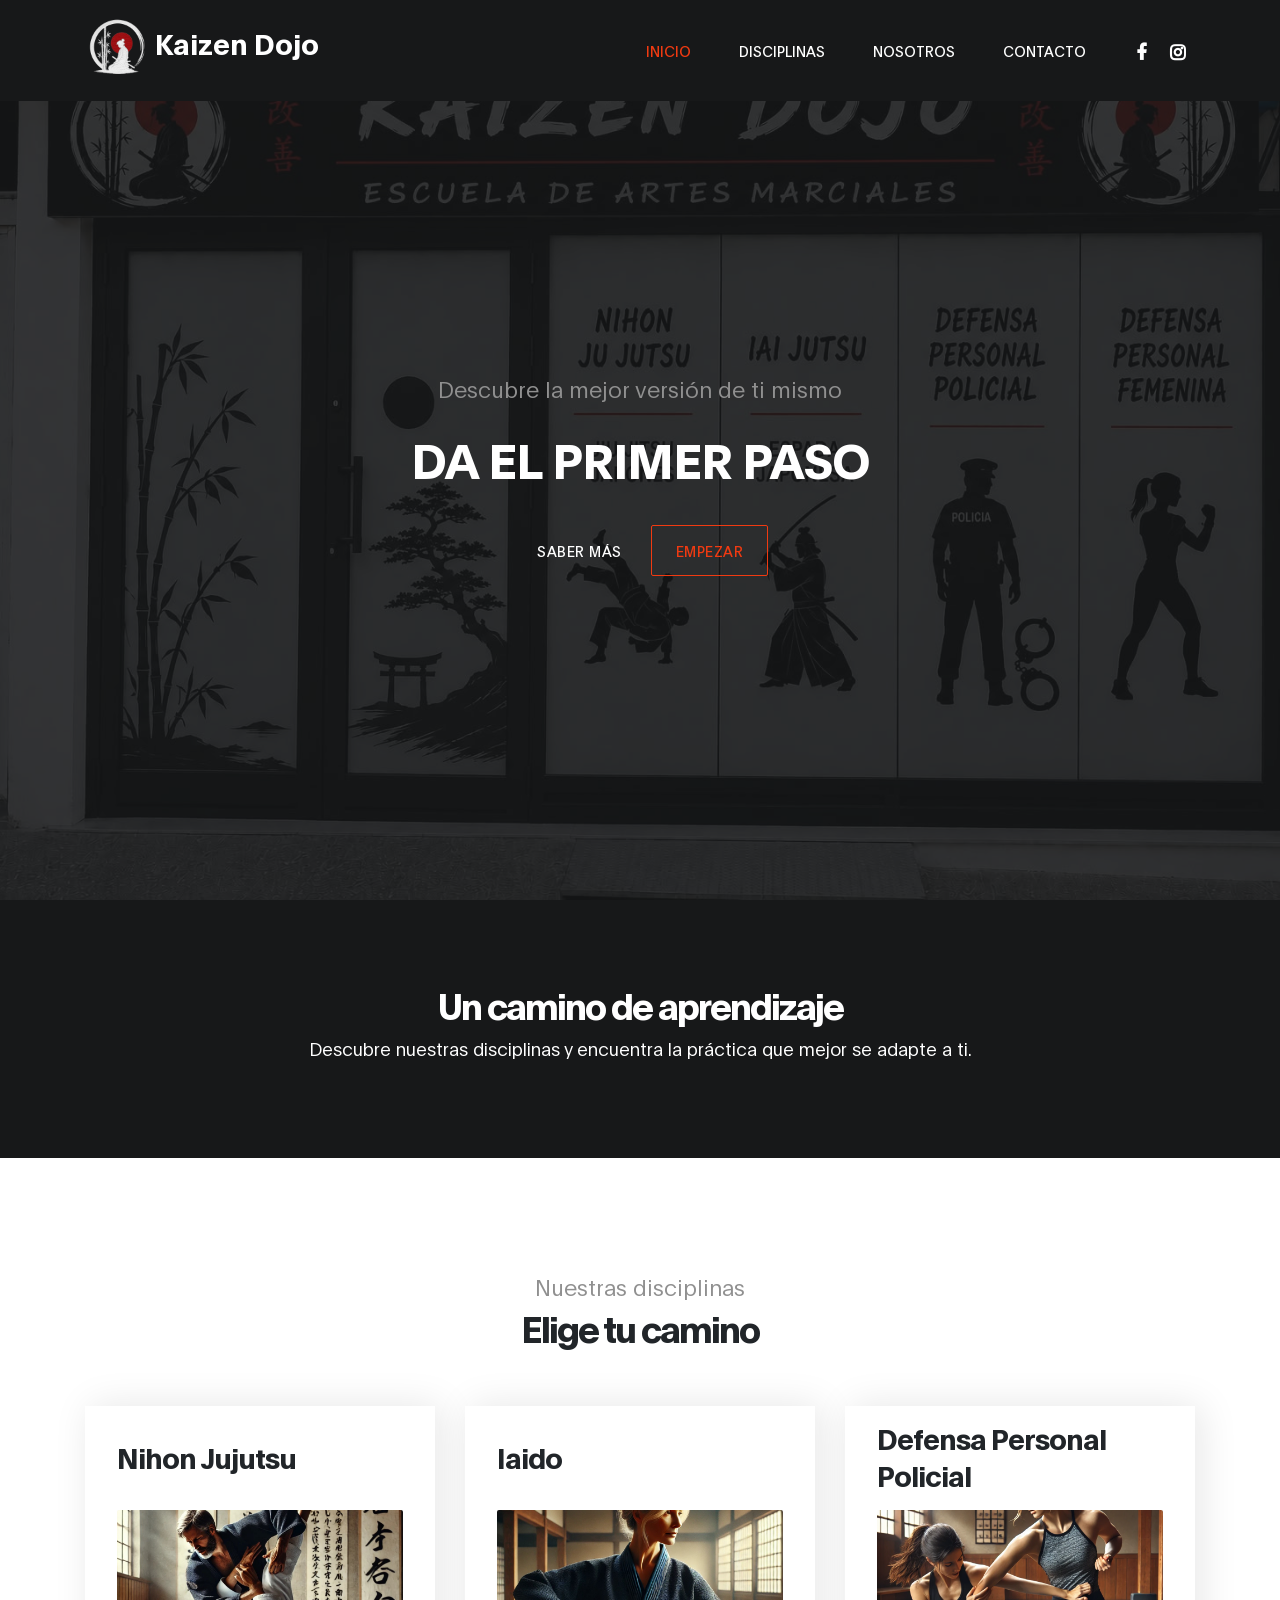
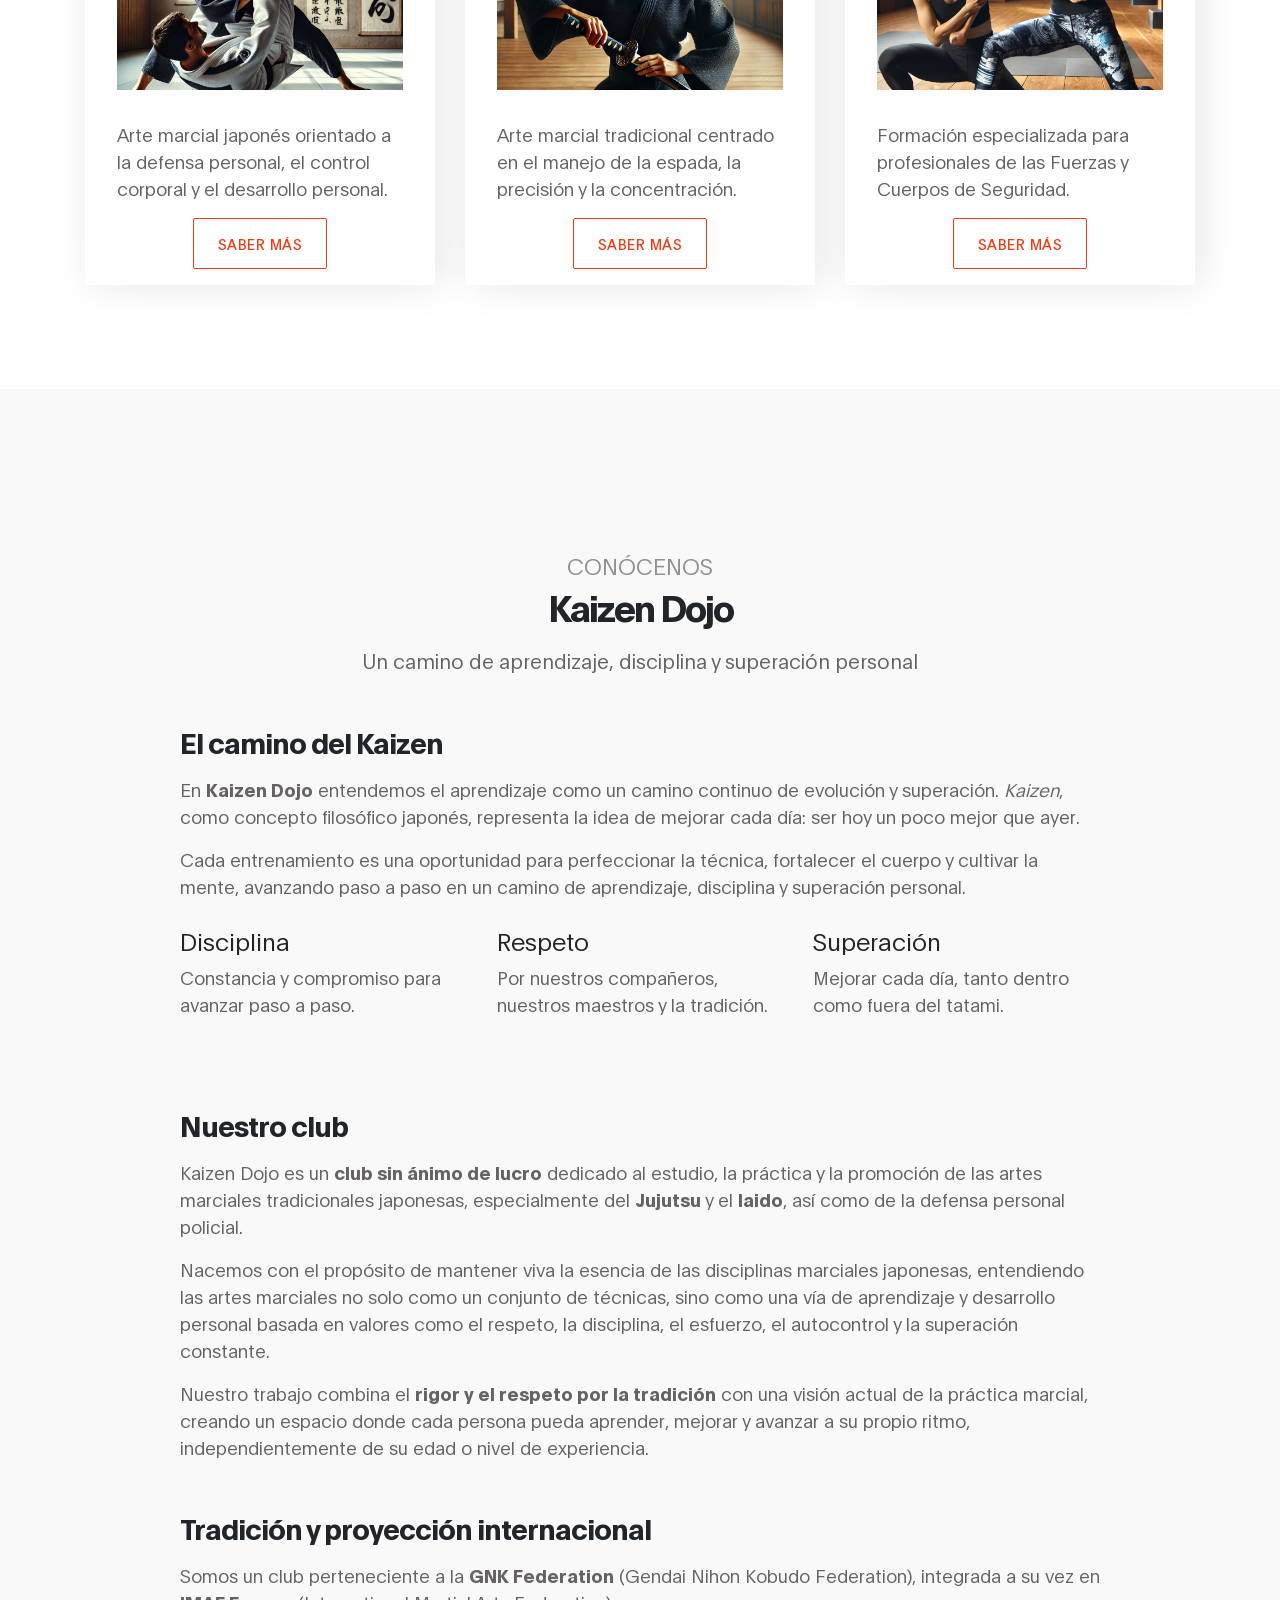
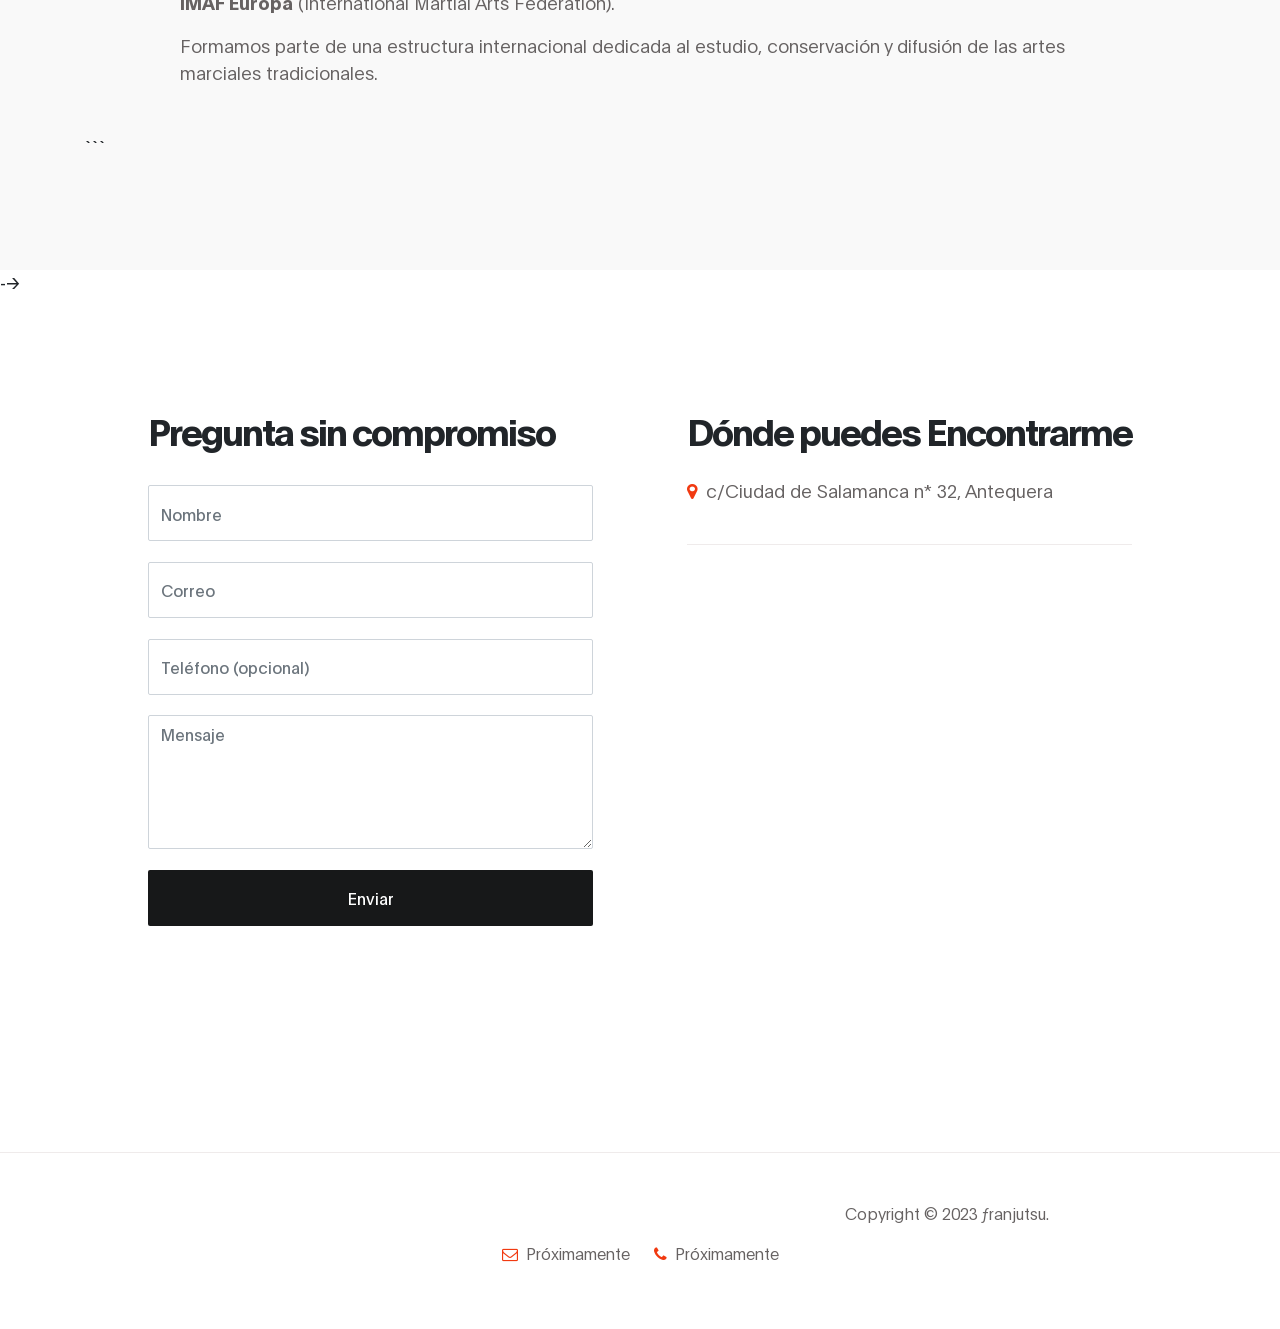
==== index.html @ c6283fe2 "Update index.html" ====
<!DOCTYPE html>
<html lang="es">

<head>

    <!-- FAVICON -->
    <link rel="shortcut icon" href="images/favicon.ico" type="image/x-icon">

    <title>Kaizen Dojo</title>

    <meta charset="UTF-8">
    <meta http-equiv="X-UA-Compatible" content="IE=Edge">

    <meta name="description"
          content="Kaizen Dojo. Nihon Jujutsu, Iaido y Defensa Personal Policial. Artes marciales tradicionales y formación especializada.">

    <meta name="keywords"
          content="Kaizen Dojo, Nihon Jujutsu, Iaido, Defensa Personal Policial, Jujutsu, artes marciales, defensa personal">

    <meta name="author" content="Kaizen Dojo">

    <meta name="viewport"
          content="width=device-width, initial-scale=1, maximum-scale=1">


    <!-- BOOTSTRAP -->
    <link rel="stylesheet" href="css/bootstrap.min.css">

    <!-- FONT AWESOME -->
    <link rel="stylesheet" href="css/font-awesome.min.css">

    <!-- AOS -->
    <link rel="stylesheet" href="css/aos.css">

    <!-- MAIN CSS -->
    <link rel="stylesheet" href="css/tooplate-gymso-style.css">

</head>


<body data-spy="scroll"
      data-target="#navbarNav"
      data-offset="50">


    <!-- ===================================================== -->
    <!-- MENU -->
    <!-- ===================================================== -->

    <nav class="navbar navbar-expand-lg fixed-top">

        <div class="container">

            <a class="navbar-brand" href="index.html">

                <img src="images/logo.png"
                     alt="Kaizen Dojo"
                     width="64"
                     height="64">

                Kaizen Dojo

            </a>


            <!-- BOTÓN MÓVIL -->

            <button class="navbar-toggler"
                    type="button"
                    data-toggle="collapse"
                    data-target="#navbarNav"
                    aria-controls="navbarNav"
                    aria-expanded="false"
                    aria-label="Abrir menú">

                <span class="navbar-toggler-icon"></span>

            </button>


            <!-- MENÚ -->

            <div class="collapse navbar-collapse" id="navbarNav">

                <ul class="navbar-nav ml-lg-auto">

                    <li class="nav-item">
                        <a href="#home"
                           class="nav-link smoothScroll">
                            Inicio
                        </a>
                    </li>


                    <li class="nav-item">
                        <a href="#class"
                           class="nav-link smoothScroll">
                            Disciplinas
                        </a>
                    </li>

					<li class="nav-item">
                        <a href="#Nosotros"
                           class="nav-link smoothScroll">
                            Nosotros
                        </a>
                    </li>
					
                    <li class="nav-item">
                        <a href="#contact"
                           class="nav-link smoothScroll">
                            Contacto
                        </a>
                    </li>

                </ul>


                <!-- REDES SOCIALES -->

                <ul class="social-icon ml-lg-3">

                    <li>
                        <a href="#"
                           class="fa fa-facebook"
                           aria-label="Facebook">
                        </a>
                    </li>

                    <li>
                        <a href="#"
                           class="fa fa-instagram"
                           aria-label="Instagram">
                        </a>
                    </li>

                </ul>

            </div>

        </div>

    </nav>



    <!-- ===================================================== -->
    <!-- HERO -->
    <!-- ===================================================== -->

    <section class="hero d-flex flex-column justify-content-center align-items-center"
             id="home">

        <div class="bg-overlay"></div>


        <div class="container">

            <div class="row">

                <div class="col-lg-8 col-md-10 mx-auto col-12">

                    <div class="hero-text mt-5 text-center">


                        <h6 data-aos="fade-up"
                            data-aos-delay="300">

                            Descubre la mejor versión de ti mismo

                        </h6>


                        <h1 class="text-white"
                            data-aos="fade-up"
                            data-aos-delay="500">

                            Da el primer paso

                        </h1>


                        <!-- BOTÓN SABER MÁS -->

                        <a href="#class"
                           class="btn custom-btn mt-3 smoothScroll"
                           data-aos="fade-up"
                           data-aos-delay="600">

                            Saber más

                        </a>


                        <!-- BOTÓN CONTACTO -->

                        <a href="#contact"
                           class="btn custom-btn bordered mt-3 smoothScroll"
                           data-aos="fade-up"
                           data-aos-delay="700">

                            Empezar

                        </a>


                    </div>

                </div>

            </div>

        </div>

    </section>



    <!-- ===================================================== -->
    <!-- INTRODUCCIÓN -->
    <!-- ===================================================== -->

    <section class="feature" id="feature">

        <div class="container">

            <div class="row">


                <div class="col-lg-12 col-12 text-center">

                    <h2 class="text-white"
                        data-aos="fade-up">

                        Un camino de aprendizaje

                    </h2>

                    <p class="text-white"
                       data-aos="fade-up"
                       data-aos-delay="200">

                        Descubre nuestras disciplinas y encuentra
                        la práctica que mejor se adapte a ti.

                    </p>

                </div>


            </div>

        </div>

    </section>



    <!-- ===================================================== -->
    <!-- DISCIPLINAS -->
    <!-- ===================================================== -->

    <section class="class section"
             id="class">

        <div class="container">

            <div class="row">


                <!-- TÍTULO -->

                <div class="col-lg-12 col-12 text-center mb-5">

                    <h6 data-aos="fade-up">

                        Nuestras disciplinas

                    </h6>


                    <h2 data-aos="fade-up"
                        data-aos-delay="200">

                        Elige tu camino

                    </h2>

                </div>



                <!-- ================================================= -->
                <!-- NIHON JUJUTSU -->
                <!-- ================================================= -->

                <div class="col-lg-4 col-md-6 col-12 d-flex mb-4"
                     data-aos="fade-up"
                     data-aos-delay="300">

                    <div class="class-thumb w-100">


                        <!-- CABECERA CLICABLE -->

                        <div class="class-info d-flex flex-column">

                            <h3 class="mb-1">

                                Nihon Jujutsu

                            </h3>
		<img src="images/class/s10.png"
         alt="Nihon Jujutsu"
         class="img-fluid mt-3 mb-3">

<p class="class-description">
    Arte marcial japonés orientado
    a la defensa personal, el control
    corporal y el desarrollo personal.
</p>


                            <button  class="btn custom-btn bordered mt-3 smoothScroll"
                                    type="button"
                                    data-toggle="collapse"
                                    data-target="#infoJujutsu"
                                    aria-expanded="false"
                                    aria-controls="infoJujutsu">

                                Saber más

                            </button>


                            <!-- INFORMACIÓN DETALLADA -->

                            <div class="collapse discipline-info"
                                 id="infoJujutsu">

                                <hr>


                                <h4>

                                    Nihon Jujutsu

                                </h4>


                                <p>

                                    El Nihon Jujutsu es un arte marcial
                                    tradicional japonés que combina
                                    defensa personal, preparación física
                                    y desarrollo personal.

                                </p>


                                <p>

                                    El aprendizaje comienza desde los
                                    fundamentos. Se trabajan los
                                    desplazamientos, el equilibrio y
                                    las caídas para construir una base
                                    sólida y segura.

                                </p>


                                <p>

                                    A medida que se avanza se estudian
                                    técnicas de proyección, control,
                                    luxación e inmovilización, así como
                                    diferentes situaciones de defensa
                                    personal.

                                </p>


                                <p>

                                    La práctica desarrolla coordinación,
                                    fuerza, movilidad, autocontrol,
                                    disciplina y confianza.

                                </p>


                                <p>

                                    No es necesario tener experiencia
                                    previa ni una condición física
                                    determinada. El entrenamiento se
                                    adapta progresivamente a cada
                                    practicante.

                                </p>


                                <p>

                                    <strong>

                                        Técnica, control y superación.

                                    </strong>

                                </p>

                            </div>

                        </div>

                    </div>

                </div>



                <!-- ================================================= -->
                <!-- IAIDO -->
                <!-- ================================================= -->

                <div class="col-lg-4 col-md-6 col-12 d-flex mb-4"
                     data-aos="fade-up"
                     data-aos-delay="400">

                    <div class="class-thumb w-100">


                        <div class="class-info d-flex flex-column">

                            <h3 class="mb-1">

                                Iaido

                            </h3>

 <img src="images/class/s12.png"
         alt="Iaido"
         class="img-fluid mt-3 mb-3">
<p class="class-description">
    Arte marcial tradicional
    centrado en el manejo de la espada,
    la precisión y la concentración.
</p>


                            <button class="btn custom-btn bordered mt-3 smoothScroll"
                                    type="button"
                                    data-toggle="collapse"
                                    data-target="#infoIaido"
                                    aria-expanded="false"
                                    aria-controls="infoIaido">

                                Saber más

                            </button>


                            <!-- INFORMACIÓN DETALLADA -->

                            <div class="collapse discipline-info"
                                 id="infoIaido">

                                <hr>


                                <h4>

                                    Iaido

                                </h4>


                                <p>

                                    El Iaido es una disciplina
                                    tradicional japonesa basada en
                                    el manejo preciso y consciente
                                    de la espada.

                                </p>


                                <p>

                                    Durante la práctica se trabajan
                                    la postura, los desplazamientos,
                                    el desenvaine, los movimientos
                                    de corte y el enfunde.

                                </p>


                                <p>

                                    Los kata permiten estudiar cada
                                    movimiento de forma progresiva,
                                    desarrollando precisión,
                                    coordinación, concentración y
                                    control corporal.

                                </p>


                                <p>

                                    La práctica también fomenta
                                    disciplina, paciencia, serenidad,
                                    autocontrol y atención.

                                </p>


                                <p>

                                    El aprendizaje se realiza de
                                    manera progresiva y segura,
                                    utilizando el material adecuado
                                    para cada nivel.

                                </p>


                                <p>

                                    <strong>

                                        Precisión, concentración
                                        y serenidad.

                                    </strong>

                                </p>

                            </div>

                        </div>

                    </div>

                </div>



                <!-- ================================================= -->
                <!-- DEFENSA PERSONAL POLICIAL -->
                <!-- ================================================= -->

                <div class="col-lg-4 col-md-6 col-12 d-flex mb-4"
                     data-aos="fade-up"
                     data-aos-delay="500">

                    <div class="class-thumb w-100">


                        <div class="class-info d-flex flex-column">

                            <h3 class="mb-1">

                                Defensa Personal Policial

                            </h3>

 <img src="images/class/s13.png"
         alt="Defensa Personal Policial"
         class="img-fluid mt-3 mb-3">
<p class="class-description">
    Formación especializada para
    profesionales de las Fuerzas
    y Cuerpos de Seguridad.
</p>


                            <button class="btn custom-btn bordered mt-3 smoothScroll"
                                    type="button"
                                    data-toggle="collapse"
                                    data-target="#infoPolicial"
                                    aria-expanded="false"
                                    aria-controls="infoPolicial">

                                Saber más

                            </button>


                            <!-- INFORMACIÓN DETALLADA -->

                            <div class="collapse discipline-info"
                                 id="infoPolicial">

                                <hr>


                                <h4>

                                    Defensa Personal Policial

                                </h4>


                                <p>

                                    Formación orientada a las
                                    necesidades específicas de
                                    profesionales de las Fuerzas
                                    y Cuerpos de Seguridad.

                                </p>


                                <p>

                                    El entrenamiento puede incluir
                                    técnicas de intervención,
                                    control y engrilletamiento,
                                    así como trabajo de grappling
                                    y reducción.

                                </p>


                                <p>

                                    También se estudia el uso
                                    profesional de herramientas
                                    como el bastón extensible
                                    y otros medios de intervención,
                                    siempre dentro del marco de
                                    la formación correspondiente.

                                </p>


                                <p>

                                    El entrenamiento incorpora
                                    situaciones de presión,
                                    gestión del estrés y toma de
                                    decisiones para mejorar la
                                    respuesta ante escenarios
                                    profesionales.

                                </p>


                                <p>

                                    La formación se adapta al nivel
                                    y necesidades de los participantes.

                                </p>


                                <p>

                                    <strong>

                                        Control, intervención
                                        y preparación profesional.

                                    </strong>

                                </p>

                            </div>

                        </div>

                    </div>

                </div>


            </div>

        </div>

    </section>


<!-- ABOUT -->
<section class="about section" id="Nosotros">
   <div class="container">
      <div class="row align-items-center">

     <!-- Introducción -->
     <div class="mt-lg-5 mb-lg-5 col-lg-10 mx-auto col-12">

        <div class="text-center mb-5">
           <h6 data-aos="fade-up">CONÓCENOS</h6>

           <h2 class="mb-3" data-aos="fade-up" data-aos-delay="100">
              Kaizen Dojo
           </h2>

           <p class="lead" data-aos="fade-up" data-aos-delay="200">
              Un camino de aprendizaje, disciplina y superación personal
           </p>
        </div>

        <!-- Filosofía -->
        <div class="about-content" data-aos="fade-up" data-aos-delay="300">

           <h3 class="mb-3">El camino del Kaizen</h3>

           <p>
              En <strong>Kaizen Dojo</strong> entendemos el aprendizaje como un
              camino continuo de evolución y superación. <em>Kaizen</em>, como
              concepto filosófico japonés, representa la idea de mejorar cada día:
              ser hoy un poco mejor que ayer.
           </p>

           <p>
              Cada entrenamiento es una oportunidad para perfeccionar la técnica,
              fortalecer el cuerpo y cultivar la mente, avanzando paso a paso en un
              camino de aprendizaje, disciplina y superación personal.
           </p>

           <!-- Valores -->
           <div class="row mt-4 mb-5">

              <div class="col-md-4 mb-4">
                 <div class="about-box">
                    <h4>Disciplina</h4>
                    <p>
                       Constancia y compromiso para avanzar paso a paso.
                    </p>
                 </div>
              </div>

              <div class="col-md-4 mb-4">
                 <div class="about-box">
                    <h4>Respeto</h4>
                    <p>
                       Por nuestros compañeros, nuestros maestros y la tradición.
                    </p>
                 </div>
              </div>

              <div class="col-md-4 mb-4">
                 <div class="about-box">
                    <h4>Superación</h4>
                    <p>
                       Mejorar cada día, tanto dentro como fuera del tatami.
                    </p>
                 </div>
              </div>

           </div>

           <!-- El club -->
           <h3 class="mb-3">Nuestro club</h3>

           <p>
              Kaizen Dojo es un <strong>club sin ánimo de lucro</strong> dedicado
              al estudio, la práctica y la promoción de las artes marciales
              tradicionales japonesas, especialmente del <strong>Jujutsu</strong>
              y el <strong>Iaido</strong>, así como de la defensa personal
              policial.
           </p>

           <p>
              Nacemos con el propósito de mantener viva la esencia de las
              disciplinas marciales japonesas, entendiendo las artes marciales
              no solo como un conjunto de técnicas, sino como una vía de
              aprendizaje y desarrollo personal basada en valores como el
              respeto, la disciplina, el esfuerzo, el autocontrol y la
              superación constante.
           </p>

           <p>
              Nuestro trabajo combina el <strong>rigor y el respeto por la
              tradición</strong> con una visión actual de la práctica marcial,
              creando un espacio donde cada persona pueda aprender, mejorar y
              avanzar a su propio ritmo, independientemente de su edad o nivel
              de experiencia.
           </p>

           <!-- Afiliación -->
           <div class="affiliation-box mt-5" data-aos="fade-up">

              <h3 class="mb-3">Tradición y proyección internacional</h3>

              <p>
                 Somos un club perteneciente a la
                 <strong>GNK Federation</strong> (Gendai Nihon Kobudo Federation),
                 integrada a su vez en <strong>IMAF Europa</strong>
                 (International Martial Arts Federation).
              </p>

              <p class="mb-0">
                 Formamos parte de una estructura internacional dedicada al
                 estudio, conservación y difusión de las artes marciales
                 tradicionales.
              </p>

           </div>

        </div>

     </div>

  </div>
```

   </div>
</section>

-->
    <!-- ===================================================== -->
    <!-- CONTACTO -->
    <!-- ===================================================== -->

    <section class="contact section"
             id="contact">

        <div class="container">

            <div class="row">


                <!-- FORMULARIO -->

                   <div class="ml-auto col-lg-5 col-md-6 col-12">
   <h2 class="mb-4 pb-2" data-aos="fade-up" data-aos-delay="200">Pregunta sin compromiso</h2>

   <form action="https://formspree.io/f/xkgnwkwg" method="POST" class="contact-form webform" data-aos="fade-up" data-aos-delay="400" role="form">
       <input type="text" class="form-control" name="cf-name" placeholder="Nombre" required>

       <input type="email" class="form-control" name="cf-email" placeholder="Correo" required>

       <input type="tel" class="form-control" name="cf-phone" placeholder="Teléfono (opcional)" pattern="(?:\+34)?[6789][0-9]{8}">

       <textarea class="form-control" rows="5" name="cf-message" placeholder="Mensaje" required></textarea>

       <button type="submit" class="form-control" id="submit-button" name="submit">Enviar</button>
   </form>
</div>



                <!-- LOCALIZACIÓN -->

                <div class="mx-auto mt-4 mt-lg-0 mt-md-0 col-lg-5 col-md-6 col-12">
                        <h2 class="mb-4" data-aos="fade-up" data-aos-delay="600">Dónde puedes <span>Encontrarme</span></h2>

                        <p data-aos="fade-up" data-aos-delay="800"><i class="fa fa-map-marker mr-1"></i>   c/Ciudad de Salamanca n* 32, Antequera</p>
<!-- How to change your own map point
	1. Go to Google Maps
	2. Click on your location point
	3. Click "Share" and choose "Embed map" tab
	4. Copy only URL and paste it within the src="" field below
-->
                       
<div class="google-map" data-aos="fade-up" data-aos-delay="900">
    <iframe src="https://www.google.com/maps/embed?pb=!1m14!1m12!1m3!1d1787.645220975732!2d-4.5562262039783885!3d37.02835852192893!2m3!1f0!2f0!3f0!3m2!1i1024!2i768!4f13.1!5e0!3m2!1ses!2ses!4v1790617381716!5m2!1ses!2ses" width="600" height="450" style="border:0;" allowfullscreen="" loading="lazy" referrerpolicy="strict-origin-when-cross-origin"></iframe>                
               </div>
          </div>


            </div>

        </div>

    </section>



    <!-- ===================================================== -->
    <!-- FOOTER -->
    <!-- ===================================================== -->

    <footer class="site-footer">

        <div class="container">

            <div class="row">


               <div class="ml-auto col-lg-4 col-md-5">
                        <p class="copyright-text">Copyright &copy; 2023 ƒranjutsu.
                                                </p>
                    </div>
                </div>


                <div class="d-flex justify-content-center mx-auto col-lg-5 col-md-7 col-12">


                    <p class="mr-4">

                        <i class="fa fa-envelope-o mr-1"></i>

                        <a href="mailto:">

                            Próximamente

                        </a>

                    </p>


                    <p>

                        <i class="fa fa-phone mr-1"></i>

                        Próximamente

                    </p>


                </div>


            </div>

        </div>

    </footer>



    <!-- ===================================================== -->
    <!-- SCRIPTS -->
    <!-- ===================================================== -->

    <script src="js/jquery.min.js"></script>

    <script src="js/bootstrap.min.js"></script>

    <script src="js/aos.js"></script>

    <script src="js/smoothscroll.js"></script>

    <script src="js/custom.js"></script>


</body>

</html>
---- css/tooplate-gymso-style.css ----
/*

Tooplate 2119 Gymso Fitness

https://www.tooplate.com/view/2119-gymso-fitness

*/

  @font-face {
      font-family: 'Plain';
      src: url('../fonts/Plain-Regular.woff2') format('woff2'),
          url('../fonts/Plain-Regular.woff') format('woff');
      font-weight: normal;
      font-style: normal;
  }

  @font-face {
      font-family: 'Plain';
      src: url('../fonts/Plain-Light.woff2') format('woff2'),
          url('../fonts/Plain-Light.woff') format('woff');
      font-weight: 300;
      font-style: normal;
  }

  @font-face {
      font-family: 'Plain';
      src: url('../fonts/Plain-Bold.woff2') format('woff2'),
          url('../fonts/Plain-Bold.woff') format('woff');
      font-weight: bold;
      font-style: normal;
  }

  :root {
    --primary-color:        #f13a11;
    --white-color:          #ffffff;
    --dark-color:           #171819;
    --about-bg-color:       #f9f9f9;

    --gray-color:           #909090;
    --link-color:           #404040;
    --p-color:              #666262;

    --base-font-family:     'Plain', sans-serif;
    --font-weight-bold:     bold;
    --font-weight-normal:   normal;
    --font-weight-light:    300;
    --font-weight-thin:     100;

    --h1-font-size:         48px;
    --h2-font-size:         36px;
    --h3-font-size:         28px;
    --h4-font-size:         24px;
    --h5-font-size:         22px;
    --h6-font-size:         22px;
    --p-font-size:          18px;
    --base-font-size:       16px;
    --menu-font-size:       14px;

    --border-radius-large:  100%;
    --border-radius-small:  2px;
  }


  body {
    background: var(--white-color);
    font-family: var(--base-font-family);
  }


  /*---------------------------------------
     TYPOGRAPHY              
  -----------------------------------------*/

  h1,h2,h3,h4,h5,h6 {
    font-weight: var(--font-weight-thin);
    line-height: normal;
  }

  h1 {
    font-size: var(--h1-font-size);
    font-weight: var(--font-weight-bold);
    letter-spacing: -1px;
    text-transform: uppercase;
    margin: 20px 0;
  }

  h2 {
    font-size: var(--h2-font-size);
    font-weight: var(--font-weight-bold);
    letter-spacing: -2px;
  }

  h3 {
    font-size: var(--h3-font-size);
    font-weight: var(--font-weight-bold);
    letter-spacing: -1px;
    margin: 0;
  }

  h4 {
    font-size: var(--h4-font-size);
  }

  h5 {
    font-size: var(--h5-font-size);
  }

  h6 {
    color: var(--gray-color);
    font-size: var(--h6-font-size);
    line-height: inherit;
    margin: 0;
  }

  p {
    color: var(--p-color);
    font-size: var(--p-font-size);
    font-weight: var(--font-weight-light);
    line-height: 1.5em;
  }

  b, 
  strong {
    font-weight: var(--font-weight-bold);
    letter-spacing: 0;
  }

  .section {
    padding: 7rem 0;
  }


  /* BUTTON */

  .custom-btn {
    background: transparent;
    border-radius: var(--border-radius-small);
    padding: 14px 24px;
    color: var(--white-color);
    font-size: var(--menu-font-size);
    font-weight: var(--font-weight-normal);
    text-transform: uppercase;
    letter-spacing: 0.5px;
    white-space: nowrap;
    transition: all 0.3s ease;
  }

  .custom-btn:hover {
    color: var(--primary-color);
  }

  .custom-btn:focus {
    box-shadow: none;
  }

  .custom-btn.bordered:hover,
  .custom-btn.bordered:focus,

  .custom-btn.bg-color:hover,
  .custom-btn.bg-color:focus {
    background: var(--white-color);
    border-color: transparent;
    color: var(--primary-color);
  }

  .bordered {
    border: 1px solid var(--primary-color);
    color: var(--primary-color);
  }

  .bg-color {
    background: var(--primary-color);
    color: var(--white-color);
  }



  /*---------------------------------------
     GENERAL               
  -----------------------------------------*/

  * {
    -webkit-box-sizing: border-box;
    -moz-box-sizing: border-box;
    box-sizing: border-box;
  }

  *::before,
  *::after {
    -webkit-box-sizing: border-box;
    -moz-box-sizing: border-box;
    box-sizing: border-box;
  }

  a {
    color: var(--link-color);
    font-weight: normal;
    text-decoration: none;
    transition: all 0.3s ease;
  }

  a:hover, 
  a:active, 
  a:focus {
    color: var(--primary-color);
    outline: none;
    text-decoration: none;
  }


  /* BG OVERLAY */

  .bg-overlay {
    background: var(--dark-color);
    position: absolute;
    top: 0;
    right: 0;
    bottom: 0;
    left: 0;
    width: 100%;
    height: 100%;
    opacity: 0.85;
  }


  /*---------------------------------------
     MODAL              
  -----------------------------------------*/

  .modal-content {
    padding: 2rem 3rem;
  }

  .modal-header,
  .modal-body,
  .modal-footer {
    border: 0;
    padding: 0;
  }

  .membership-form a {
    color: var(--primary-color);
  }


  /*---------------------------------------
    FEATURE          
  -----------------------------------------*/

  .feature {
    background: var(--dark-color);
    padding: 5rem 0;
  }


  /*---------------------------------------
     MENU             
  -----------------------------------------*/

  .navbar {
    background: var(--dark-color);
    padding: 1rem;
  }

  .navbar-expand-lg .navbar-nav .nav-link {
    padding-right: 1.5rem;
    padding-left: 1.5rem;
  }

  .navbar-brand {
    color: var(--white-color);
    font-size: var(--h3-font-size);
    font-weight: var(--font-weight-bold);
    line-height: normal;
    padding-top: 0;
  }

  .nav-item .nav-link {
    display: block;
    color: var(--white-color);
    font-size: var(--menu-font-size);
    font-weight: var(--font-weight-normal);
    text-transform: uppercase;
    padding: 2px 6px;
  }

  .nav-item .nav-link.active,
  .nav-item .nav-link:hover {
    color: var(--primary-color);
  }

  .navbar .social-icon li a {
    color: var(--white-color);
  }

  .navbar-toggler {
    border: 0;
    padding: 0;
    cursor: pointer;
    margin: 0 10px 0 0;
    width: 30px;
    height: 35px;
    outline: none;
  }

  .navbar-toggler:focus {
    outline: none;
  }

  .navbar-toggler[aria-expanded="true"] .navbar-toggler-icon {
    background: transparent;
  }

  .navbar-toggler[aria-expanded="true"] .navbar-toggler-icon::before,
  .navbar-toggler[aria-expanded="true"] .navbar-toggler-icon::after {
    transition: top 300ms 50ms ease, -webkit-transform 300ms 350ms ease;
    transition: top 300ms 50ms ease, transform 300ms 350ms ease;
    transition: top 300ms 50ms ease, transform 300ms 350ms ease, -webkit-transform 300ms 350ms ease;
    top: 0;
  }

  .navbar-toggler[aria-expanded="true"] .navbar-toggler-icon::before {
    transform: rotate(45deg);
  }

  .navbar-toggler[aria-expanded="true"] .navbar-toggler-icon::after {
    transform: rotate(-45deg);
  }

  .navbar-toggler .navbar-toggler-icon {
    background: var(--primary-color);
    transition: background 10ms 300ms ease;
    display: block;
    width: 30px;
    height: 2px;
    position: relative;
  }

  .navbar-toggler .navbar-toggler-icon::before,
  .navbar-toggler .navbar-toggler-icon::after {
    transition: top 300ms 350ms ease, -webkit-transform 300ms 50ms ease;
    transition: top 300ms 350ms ease, transform 300ms 50ms ease;
    transition: top 300ms 350ms ease, transform 300ms 50ms ease, -webkit-transform 300ms 50ms ease;
    position: absolute;
    right: 0;
    left: 0;
    background: var(--primary-color);
    width: 30px;
    height: 2px;
    content: '';
  }

  .navbar-toggler .navbar-toggler-icon::before {
    top: -8px;
  }

  .navbar-toggler .navbar-toggler-icon::after {
    top: 8px;
  }
.about-working-hours p,
.col-lg-4 > p {
    text-align: left;
}

@media (min-width: 992px) {
    .about-working-hours,
    .col-lg-4 {
        height: 100%;
    }
}

  /*---------------------------------------
     HERO              
  -----------------------------------------*/

  .hero {
    background-image: url('../images/hero-bg.jpg');
    background-size: cover;
    background-position: top;
    background-repeat: no-repeat;
    vertical-align: middle;
    min-height: 100vh;
    position: relative;
  }


  /*---------------------------------------
     CLASS               
  -----------------------------------------*/

/*---------------------------------------
   CLASS
-----------------------------------------*/

.class-info {
    background: var(--white-color);
    box-shadow: 6px 0 38px rgba(20,20,20,0.10);
    border-radius: 0 0 2px 2px;
    padding: 1rem 2rem;
    position: relative;

    /* Igualar contenido de las tarjetas */
    height: 100%;
    display: flex;
    flex-direction: column;
}

.class-info img {
    border-radius: 2px 2px 0 0;
}

.class-info strong {
    color: var(--gray-color);
}

.class-price {
    background: var(--primary-color);
    border-radius: var(--border-radius-large);
    color: var(--white-color);
    font-weight: var(--font-weight-bold);
    display: block;
    position: absolute;
    top: 2rem;
    right: 2rem;
    width: 3.5rem;
    height: 3.5rem;
    line-height: 3.5rem;
    text-align: center;
}


/*---------------------------------------
   IGUALAR LA ALTURA DE LAS TARJETAS
-----------------------------------------*/

.class-thumb {
    height: 100%;
    display: flex;
    flex-direction: column;
}

.class-thumb img {
    width: 100%;
}


/* Igualar la altura de los títulos */

.class-info h3 {
    height: 68px;
    display: flex;
    align-items: center;
}


/* Igualar el tamaño de las imágenes */

.class-info > img {
    width: 100%;
    height: 180px;
    object-fit: cover;
    margin-top: 15px;
    margin-bottom: 15px;
}


/* Igualar la altura de las descripciones */

.class-description {
    height: 81px;
    margin-top: 15px;
    margin-bottom: 0;
}


/* Mantener los botones alineados */

.class-info > .custom-btn {
    margin-top: auto;
    align-self: center;
}


/* Separación entre tarjetas */

.class {
    padding-bottom: 80px;
}


/* En pantallas pequeñas quitamos el desplazamiento */

@media (max-width: 991px) {
    .offset-lg-2 {
        margin-left: 0;
    }
}

  /*---------------------------------------
     SCHEDULE             
  -----------------------------------------*/

  .schedule {
    background: var(--dark-color);
  }

  .schedule-table {
    display: table;
    border: 0;
    text-align: center;
  }

  .schedule-table strong,
  .schedule-table span {
    display: block;
    text-align: center;
  }

  .schedule-table strong {
    color: var(--white-color);
  }

  .schedule-table span {
    color: var(--gray-color);
  }

  .schedule-table span,
  .schedule-table small {
    font-size: var(--menu-font-size);
    text-transform: uppercase;
  }

  .schedule-table small {
    position: relative;
    top: 10px;
  }

  .table .thead-light th,
  .schedule-table tr td:first-child {
    background: var(--primary-color);
    border: 1px solid #212122;
    color: var(--white-color);
  }

  .schedule-table .thead-light th {
    border-bottom: 0;
    text-transform: uppercase;
  }

  .table-bordered td, 
  .table-bordered th {
    border: 1px solid #212122;
  }

  .table-bordered td {
    padding-bottom: 22px;
  }

  .table td, .table th {
    padding: 1rem;
  }


  /*---------------------------------------
      ABOUT & TEAM            
  -----------------------------------------*/

  .about {
    background: var(--about-bg-color);
  }

  .about-working-hours {
    border-left: 2px solid;
    padding-left: 3.5rem;
  }

  .about-working-hours strong {
    color: var(--white-color);
    opacity: 0.85;
  }

  .team-thumb {
    position: relative;
  }

  .team-info {
    background: var(--white-color);
    border-radius: 0 0 2px 2px;
    box-shadow: 6px 0 38px rgba(20,20,20,0.10);
    padding: 20px;
    position: relative;
  }

  .team-info span {
    font-weight: var(--font-weight-light);
    opacity: 0.85;
  }

  .team-info .social-icon {
    position: absolute;
    top: 10px;
    right: 20px;
  }

  .team-info .social-icon li {
    display: block;
  }


  /*---------------------------------------
     CONTACT              
  -----------------------------------------*/

  .webform input,
  button#submit-button {
    height: calc(2.25rem + 20px);
  }

  .form-control {
    border-radius: var(--border-radius-small);
    margin: 1.3rem 0;
  }

  .form-control:focus {
    box-shadow: none;
    border-color: var(--dark-color);
  }

  button#submit-button {
    background: var(--dark-color);
    border-color: transparent;
    color: var(--white-color);
    cursor: pointer;
    transition: all 0.3s ease;
  }

  button#submit-button:hover {
    background: var(--primary-color);
  }

  .contact h2 + p {
    max-width: 90%;
  }

  .google-map {
    border-top: 1px solid #efebeb;
    margin-top: 2.5rem;
    padding-top: 2.5rem;
  }

  .google-map iframe {
    width: 100%;
  }


  /*---------------------------------------
     FOOTER              
  -----------------------------------------*/

  .site-footer {
    border-top: 1px solid #efebeb;
    padding: 3rem 0;
  }

  .site-footer a {
    color: var(--p-color);
    font-weight: var(--font-weight-light);
  }

  .site-footer p {
    font-size: var(--base-font-size);
  }

  .contact .fa,
  .site-footer .fa {
    color: var(--primary-color);
  }


  /*---------------------------------------
     SOCIAL ICON              
  -----------------------------------------*/

  .social-icon {
    position: relative;
    padding: 0;
    margin: 5px 0 0 0;
  }

  .social-icon li {
    display: inline-block;
    list-style: none;
  }

  .social-icon li a {
    text-decoration: none;
    display: inline-block;
    color: var(--p-color);
    font-size: var(--p-font-size);
    font-weight: var(--font-weight-bold);
    margin: 5px 10px;
    text-align: center;
  }

  .social-icon li a:hover {
    color: var(--primary-color);
  }


  /*---------------------------------------
     RESPONSIVE STYLES              
  -----------------------------------------*/

  @media screen and (max-width: 992px) {

    .section {
      padding: 5rem 0;
    }

    .nav-item .nav-link {
      padding: 6px;
    }

    .navbar .social-icon {
      margin-top: 22px;
    }

    .navbar-collapse,
    .site-footer {
      text-align: center;
    }

    .schedule-table {
      display: block;
    }

    .modal-content {
      padding: 2rem;
    }
  }

  @media screen and (max-width: 767px) {

    h1 {
      font-size: 38px;
    }

    .about-working-hours {
      border-left: 0;
      padding: 22px 0 0 0;
    }

    .contact h2 span {
      display: block;
    }
  }
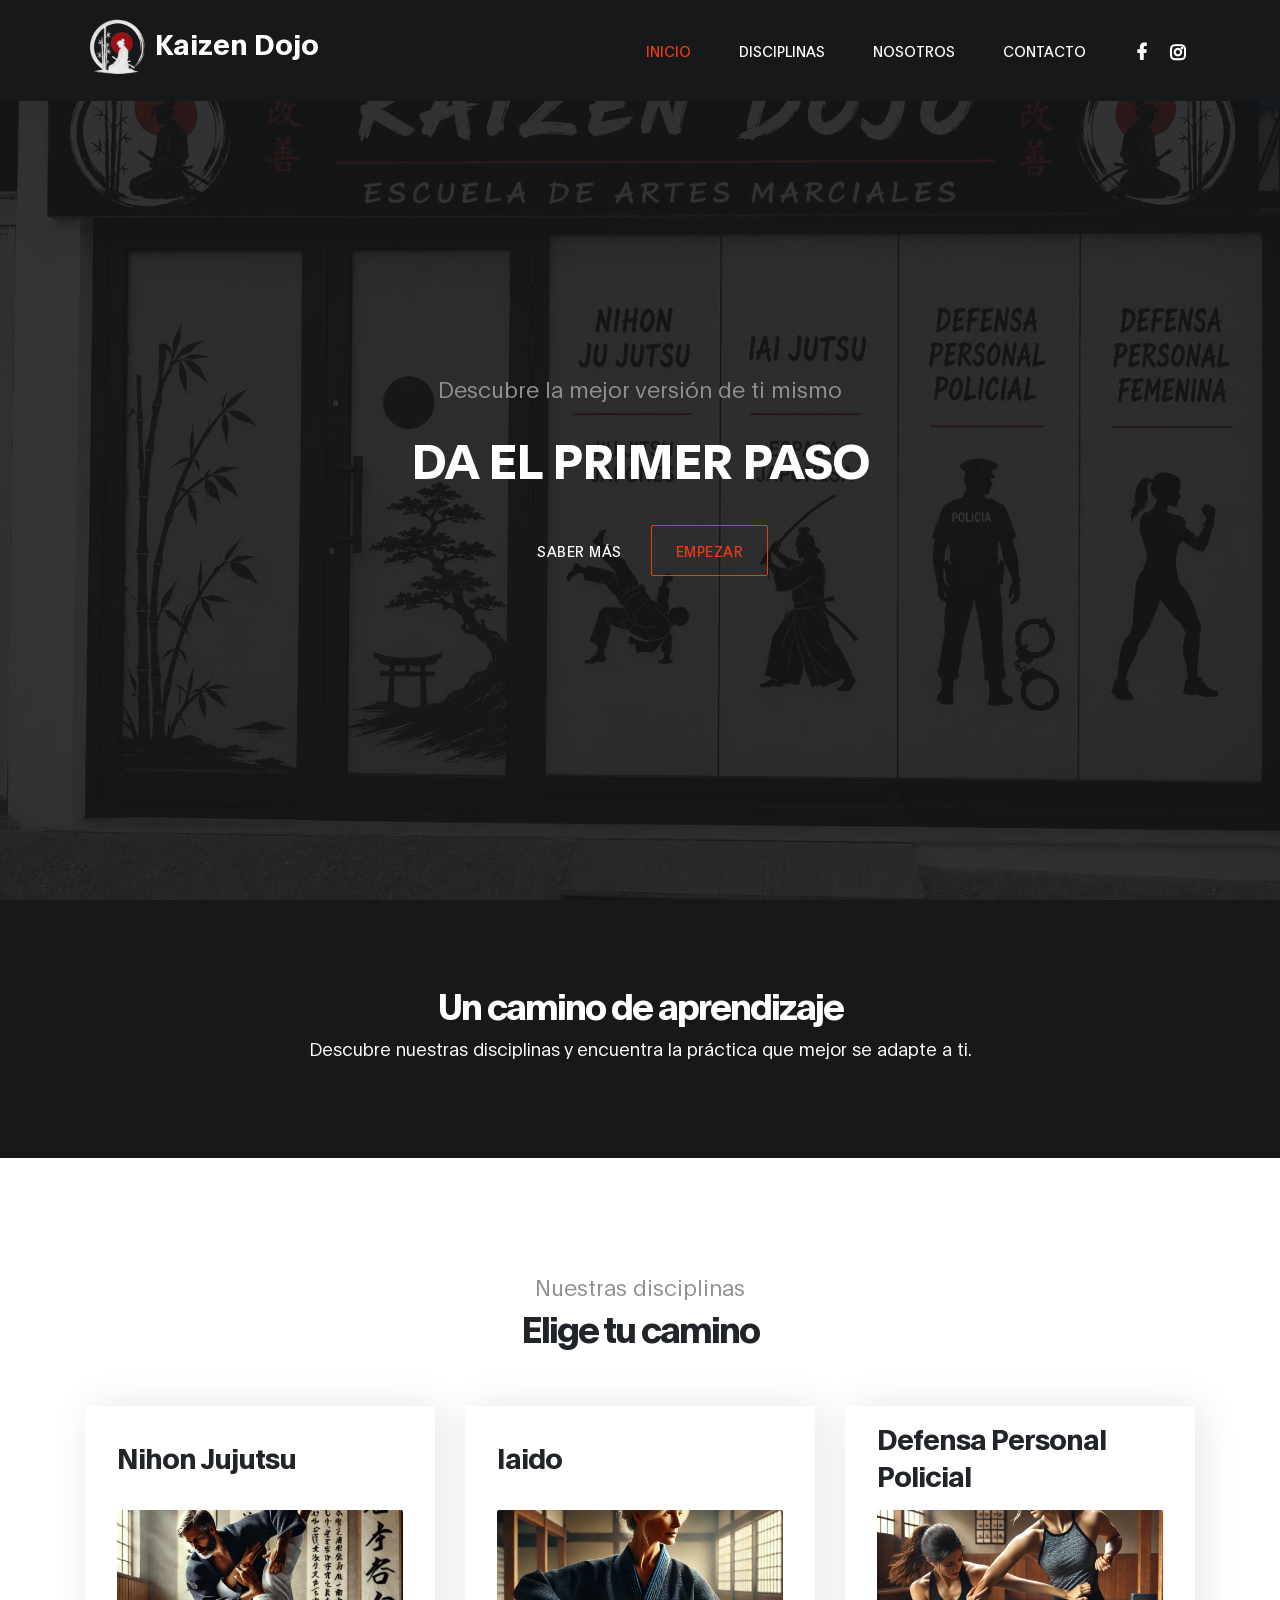
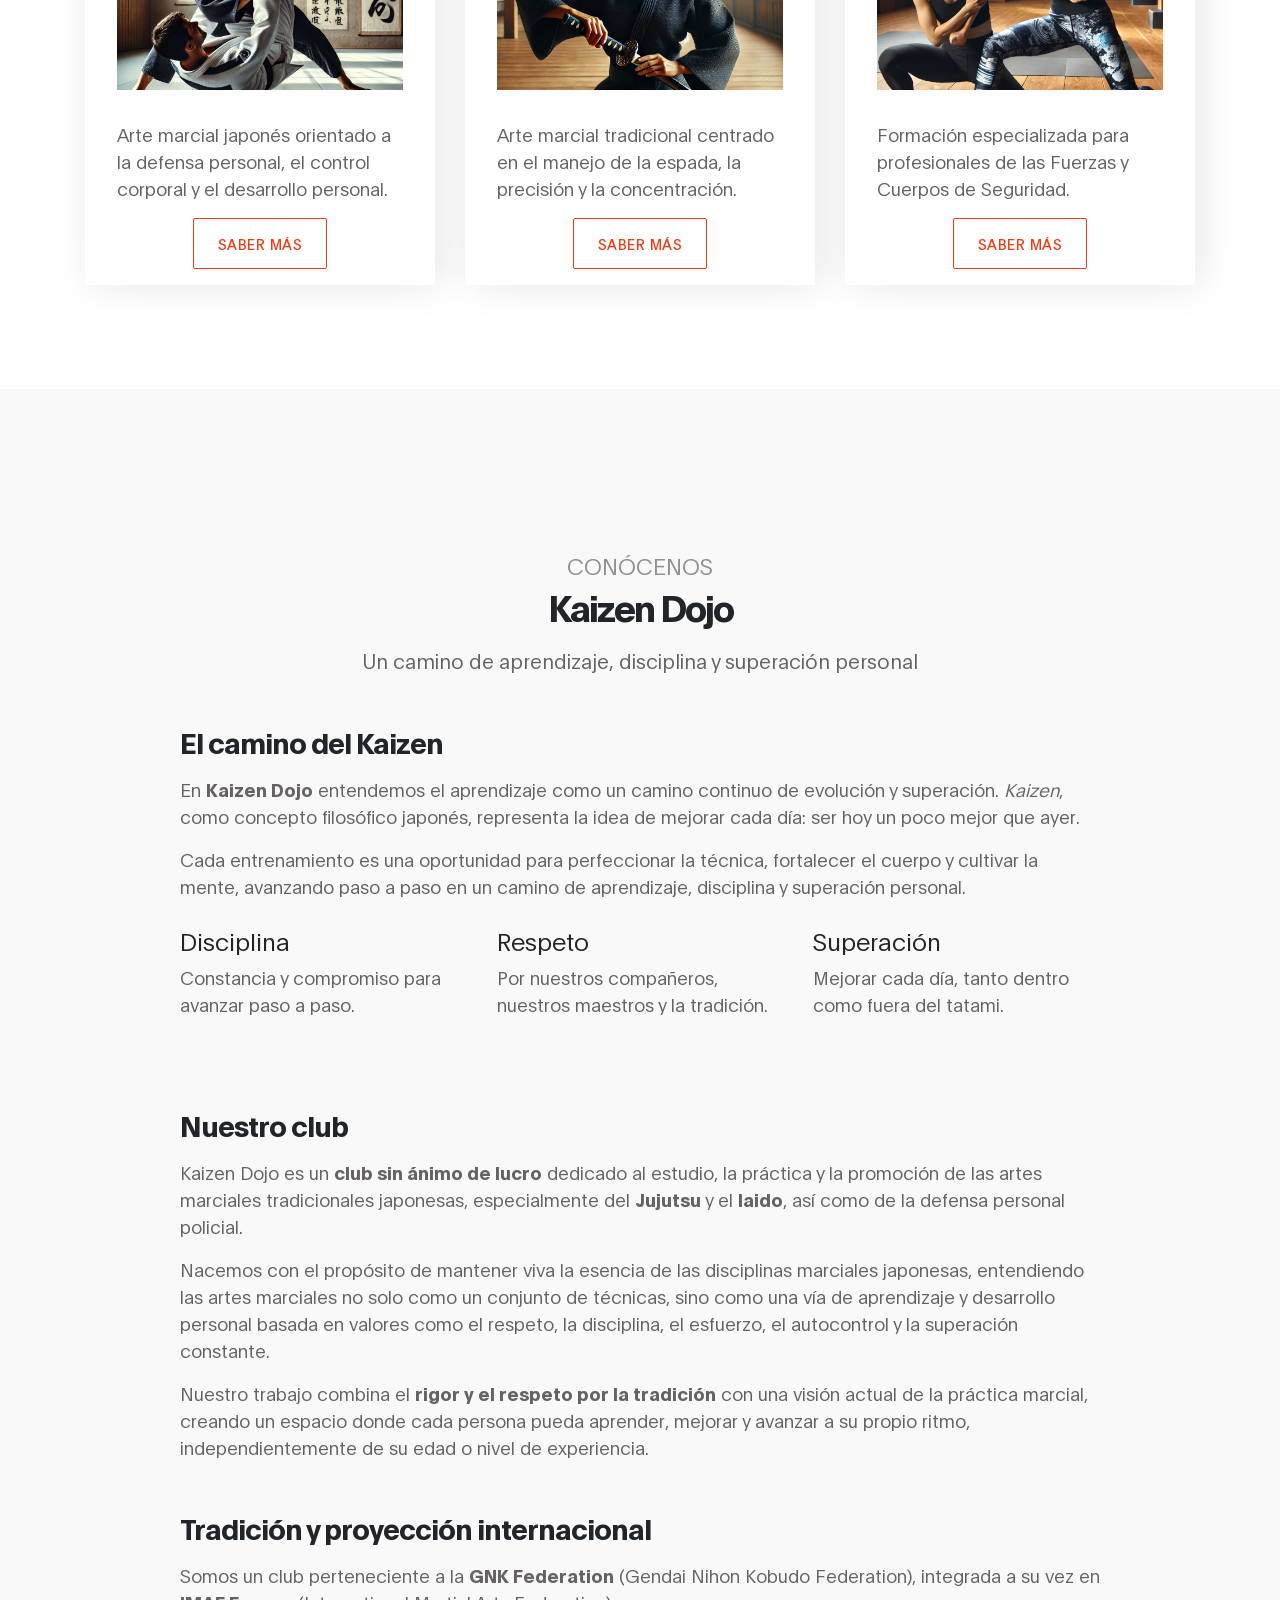
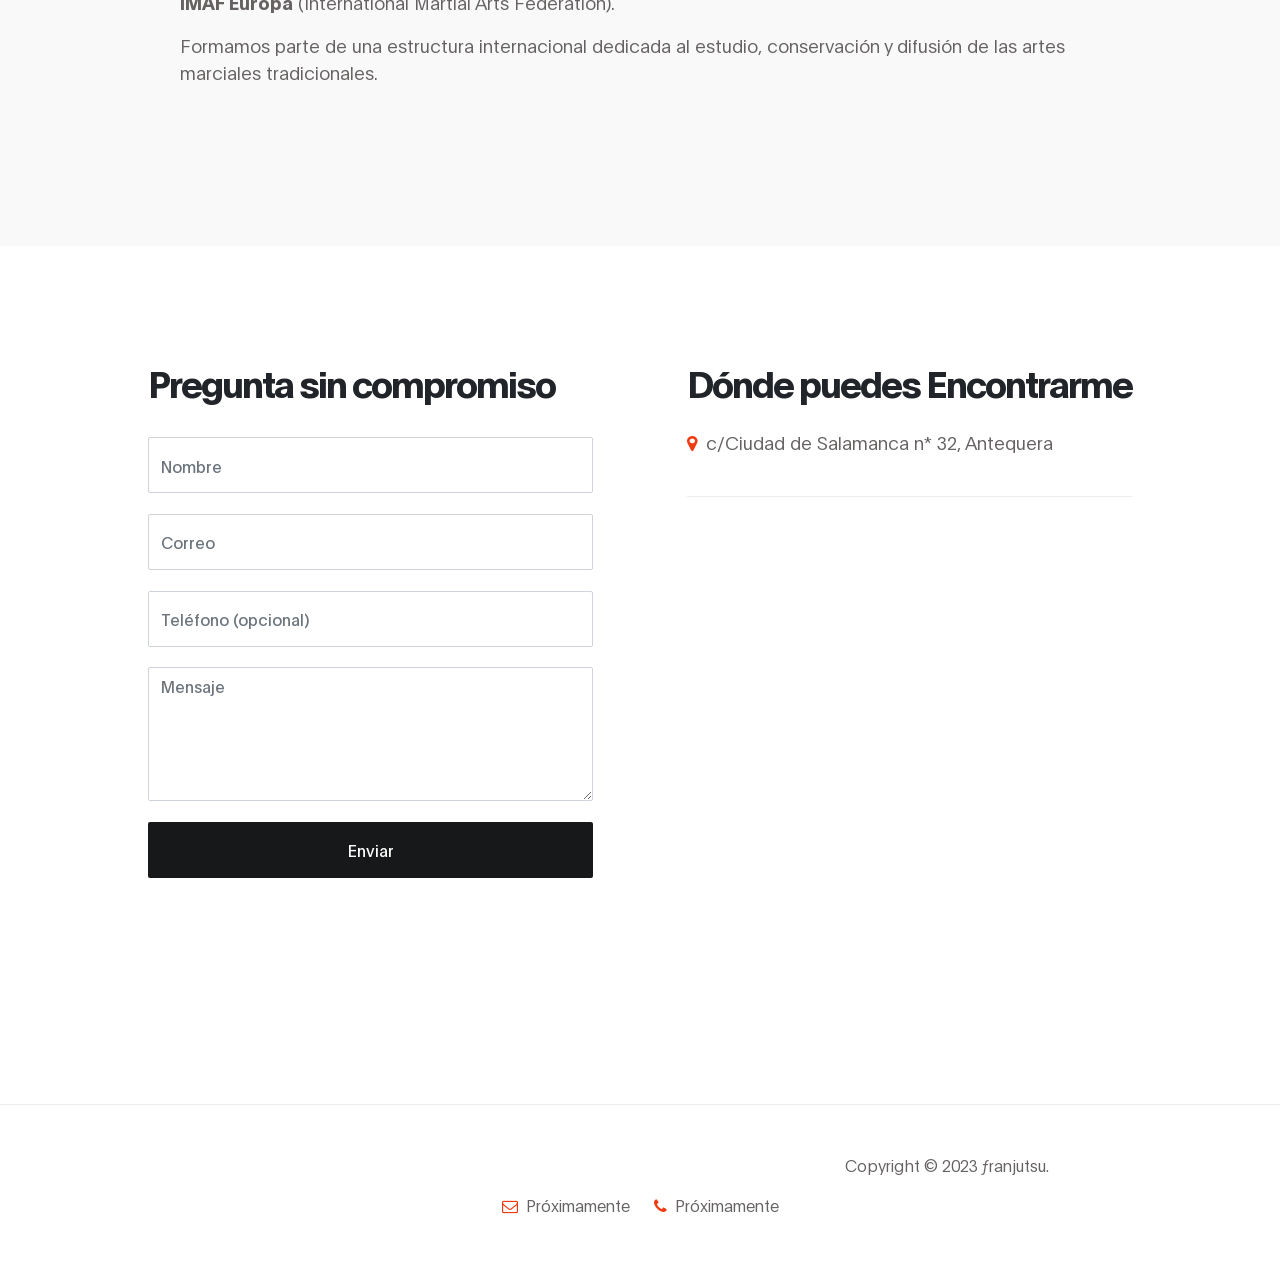
==== commit 2dbac39f: "Update index.html" ====
--- a/index.html
+++ b/index.html
@@ -806,12 +806,11 @@
      </div>
 
   </div>
-```
+
 
    </div>
 </section>
 
--->
     <!-- ===================================================== -->
     <!-- CONTACTO -->
     <!-- ===================================================== -->
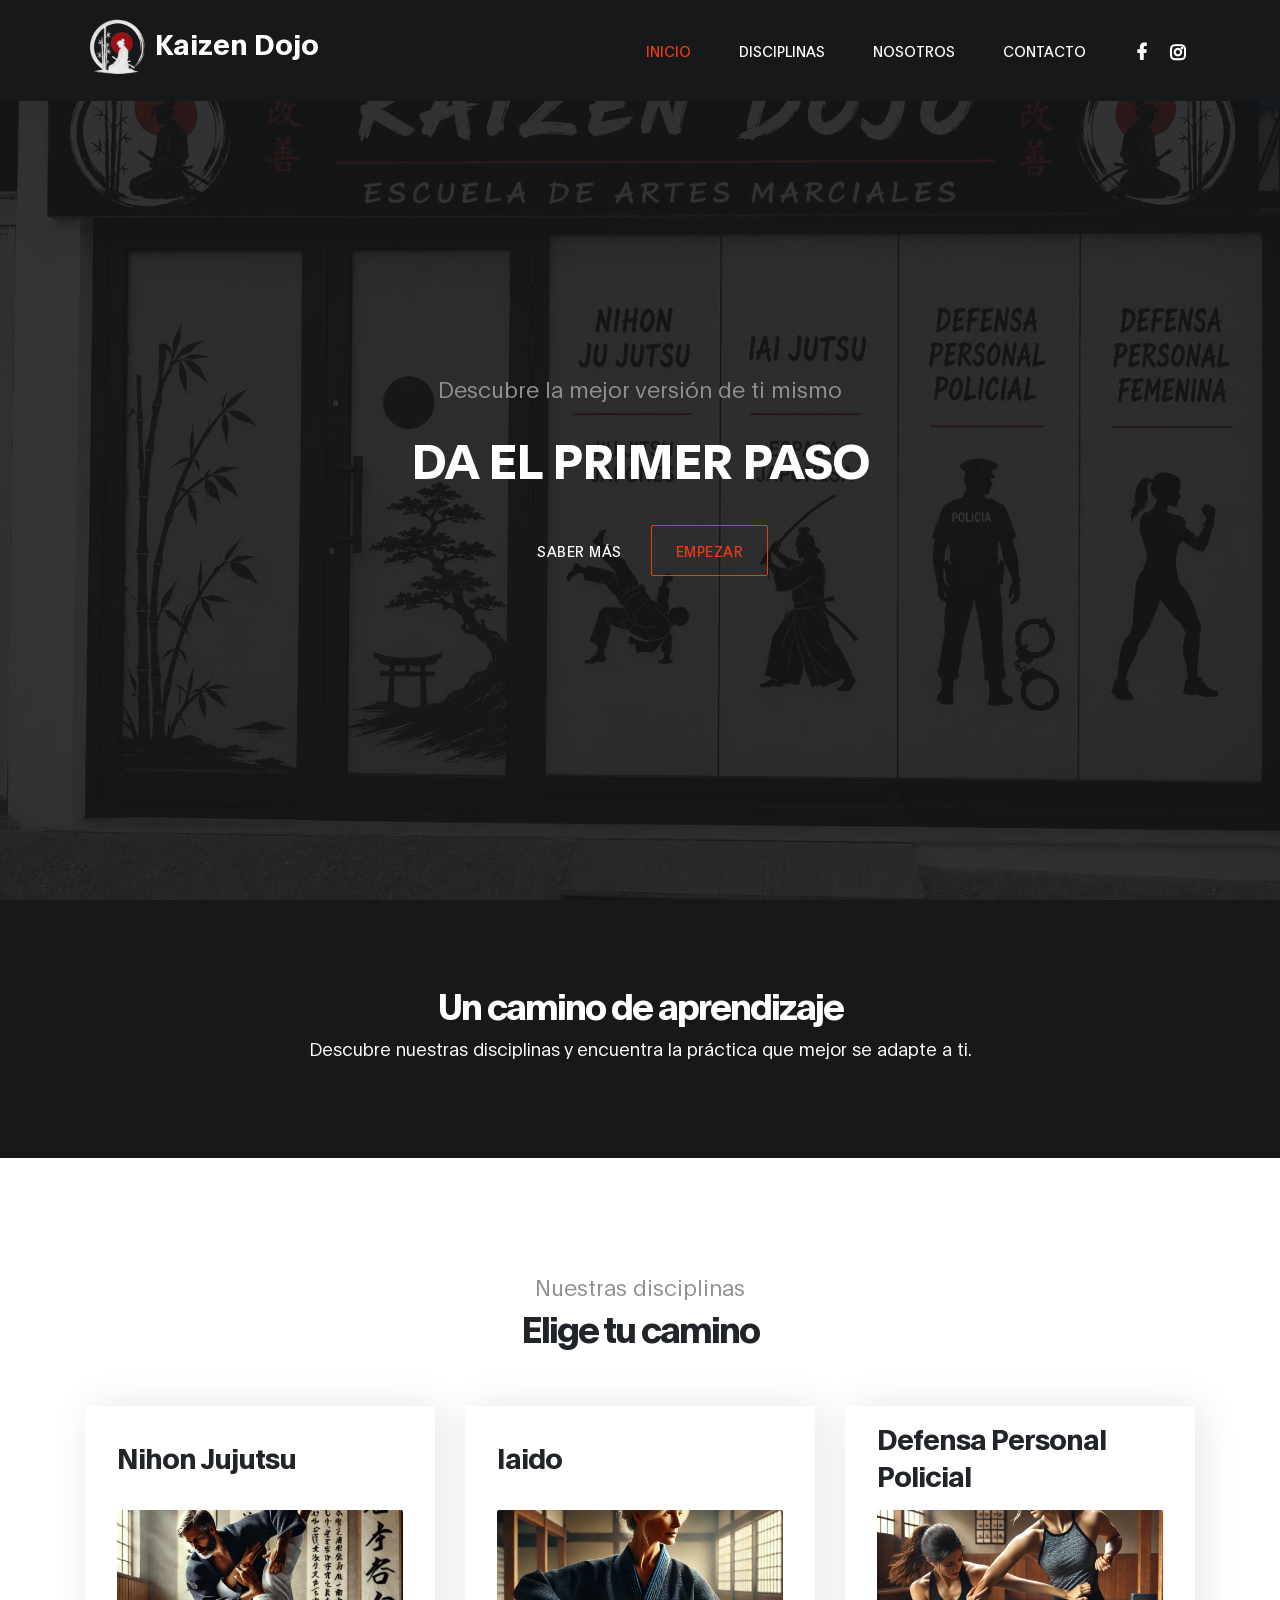
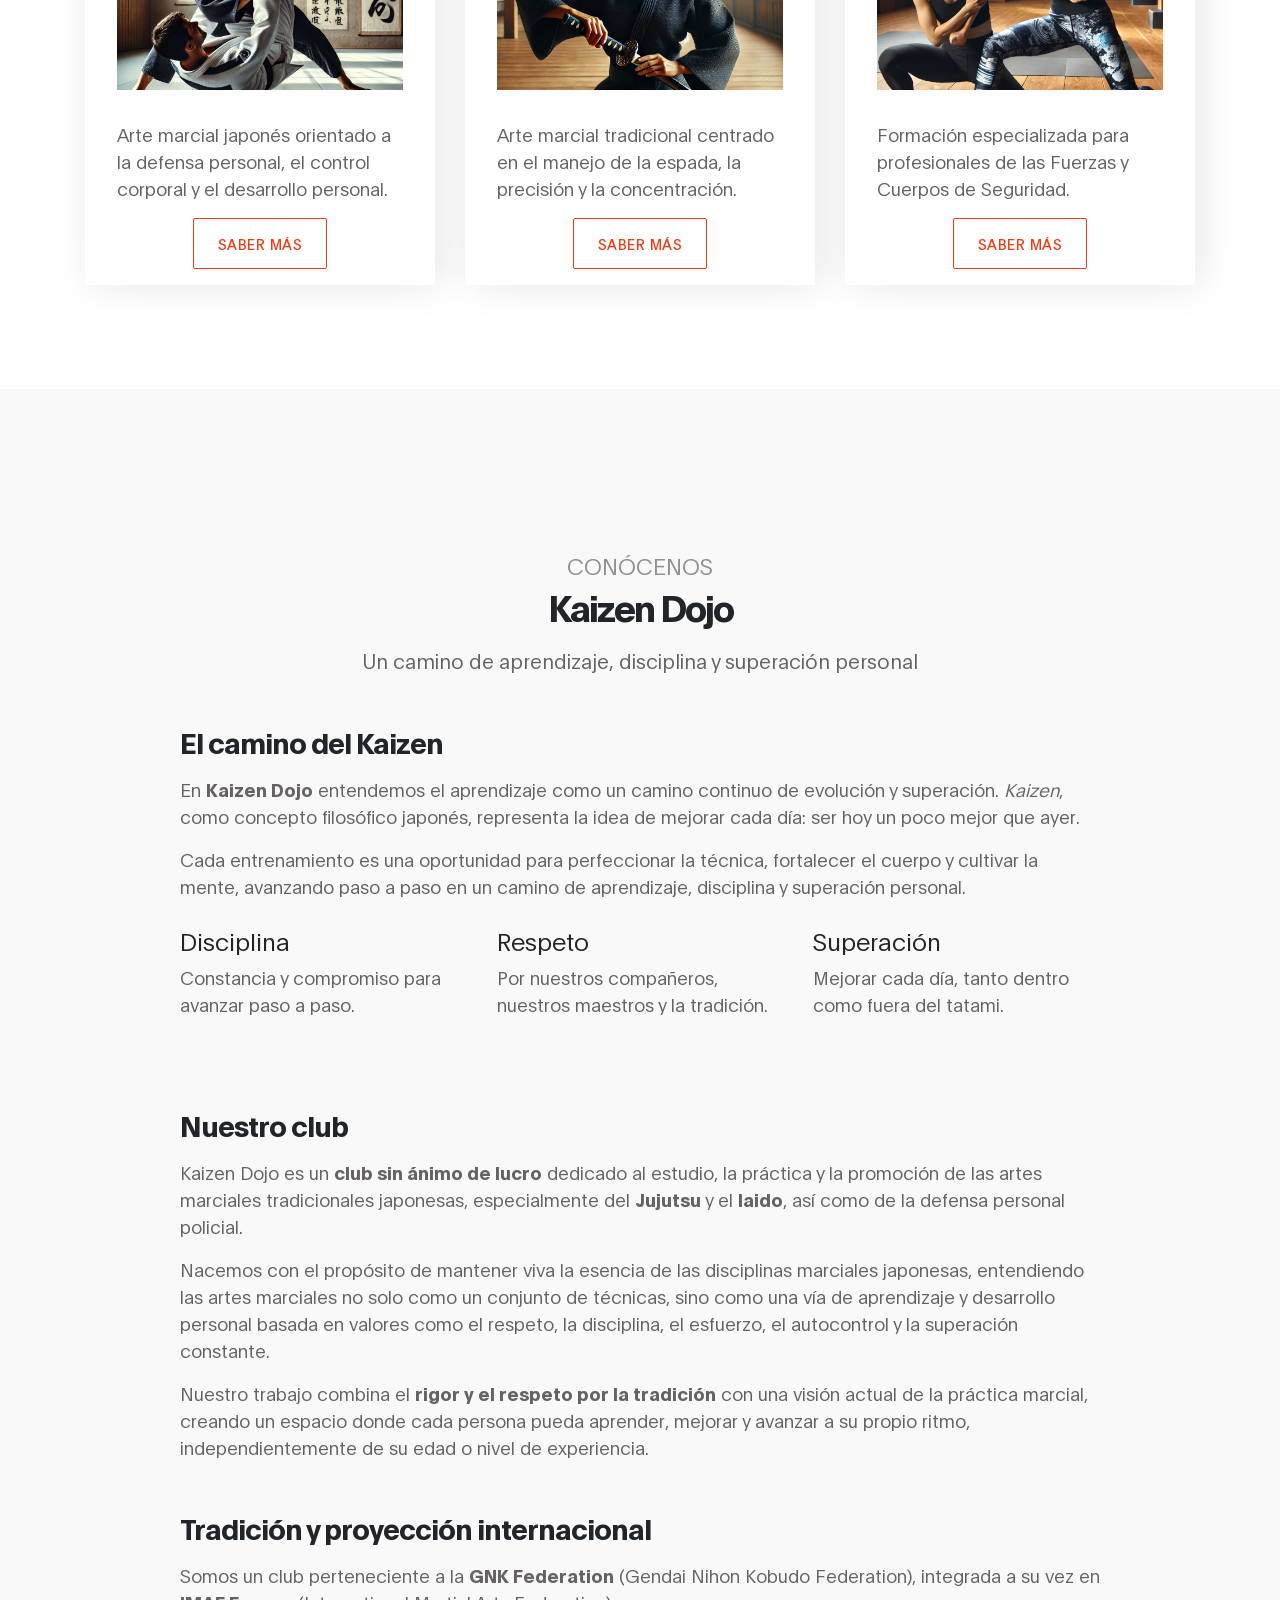
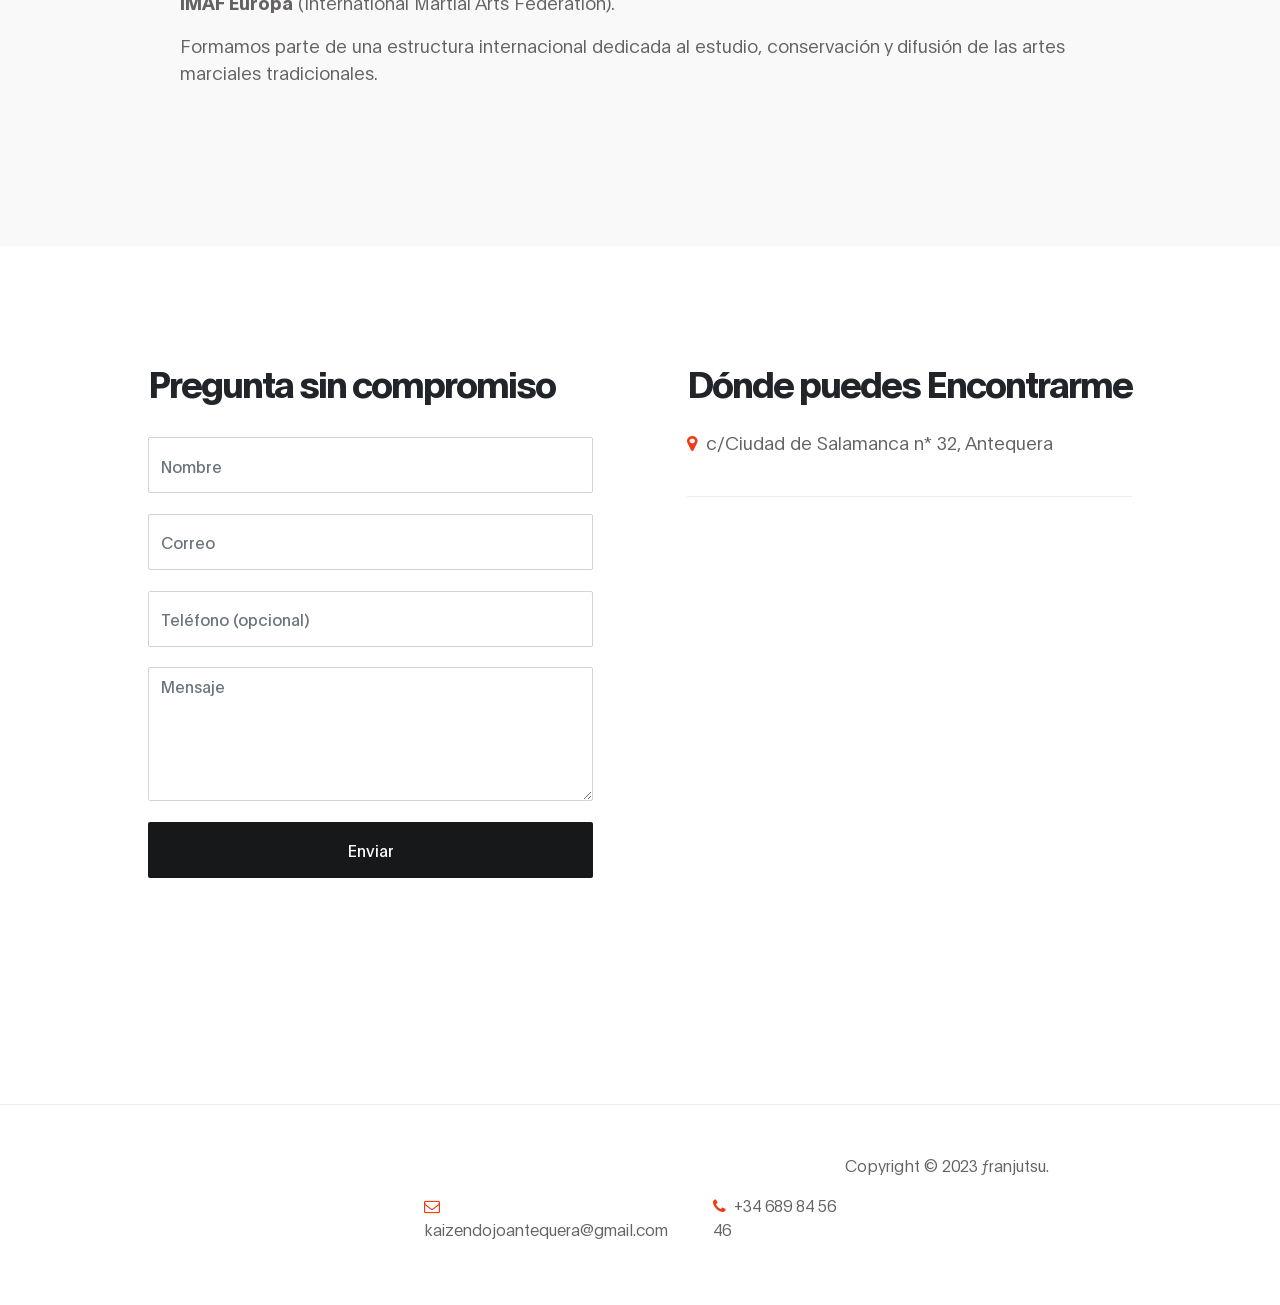
==== commit 33569ac6: "Update index.html" ====
--- a/index.html
+++ b/index.html
@@ -897,7 +897,7 @@
 
                         <a href="mailto:">
 
-                            Próximamente
+                            kaizendojoantequera@gmail.com
 
                         </a>
 
@@ -908,7 +908,7 @@
 
                         <i class="fa fa-phone mr-1"></i>
 
-                        Próximamente
+                        +34 689 84 56 46
 
                     </p>
 
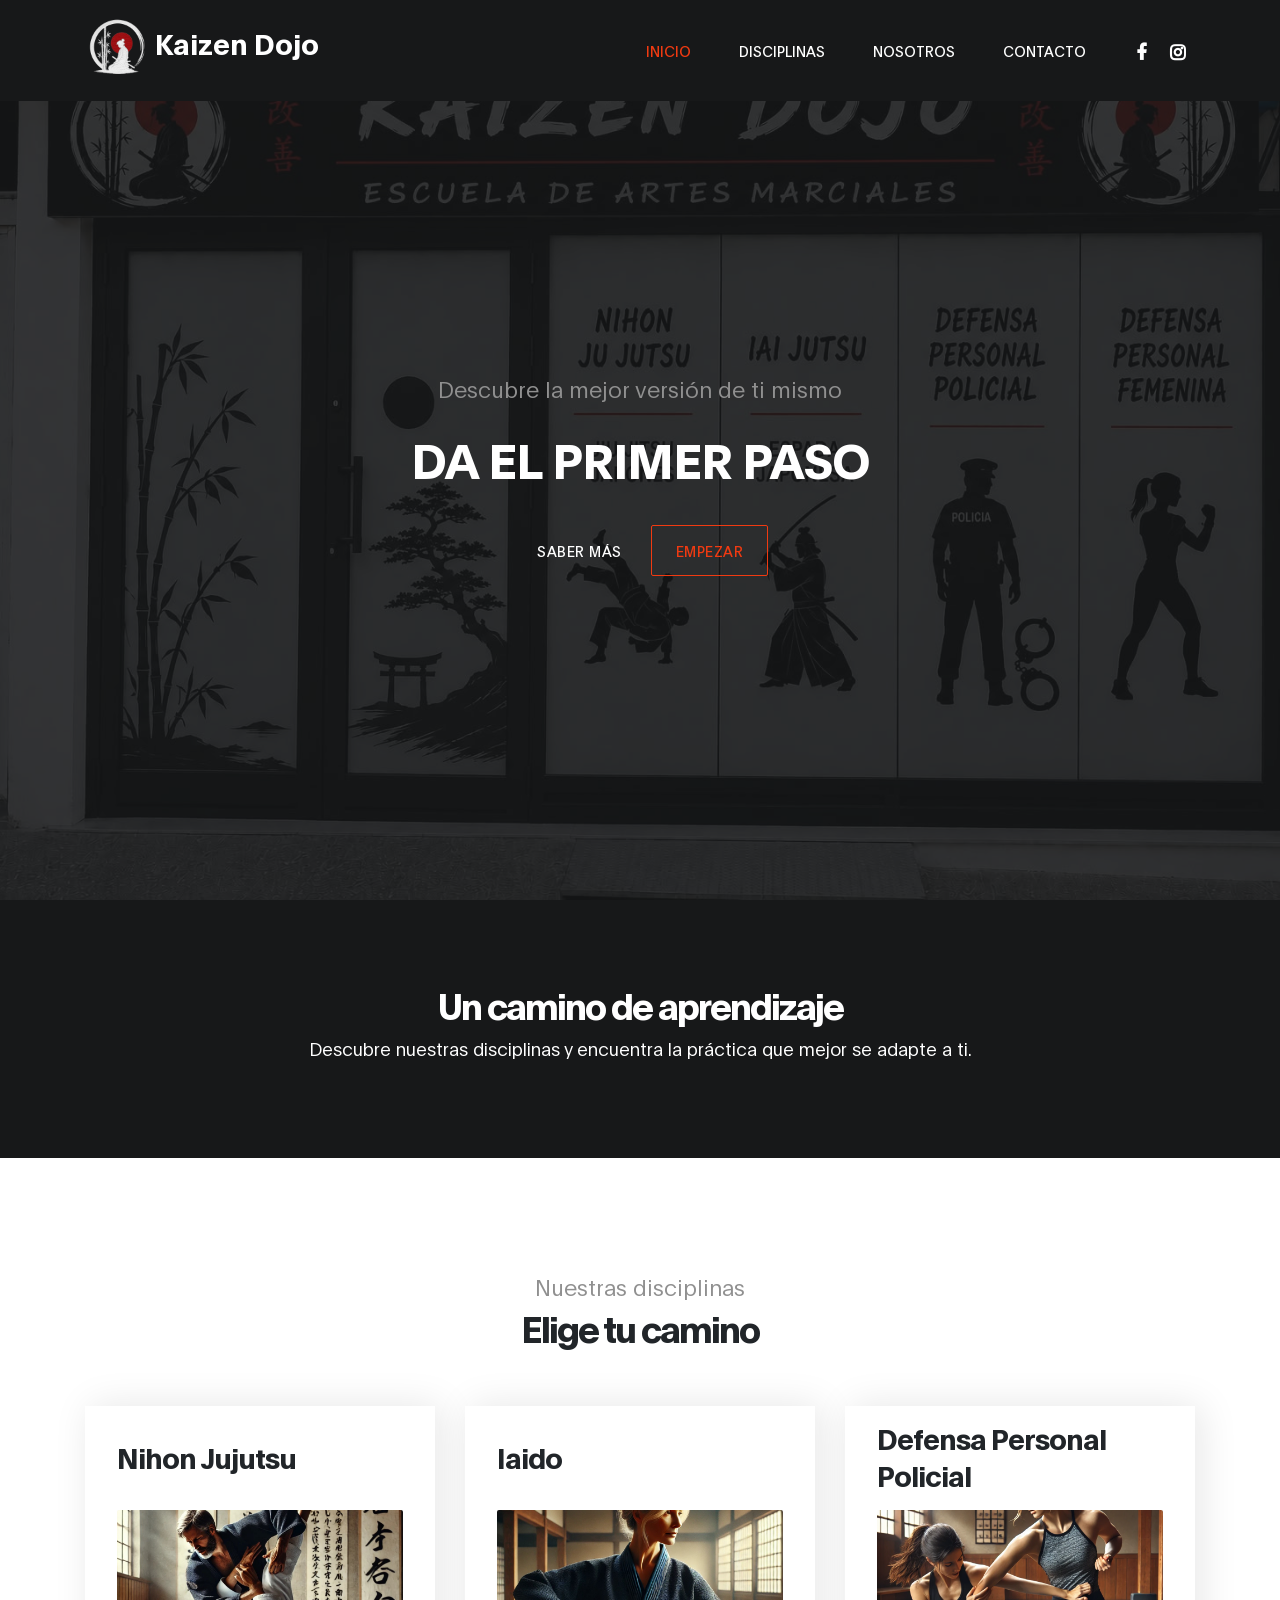
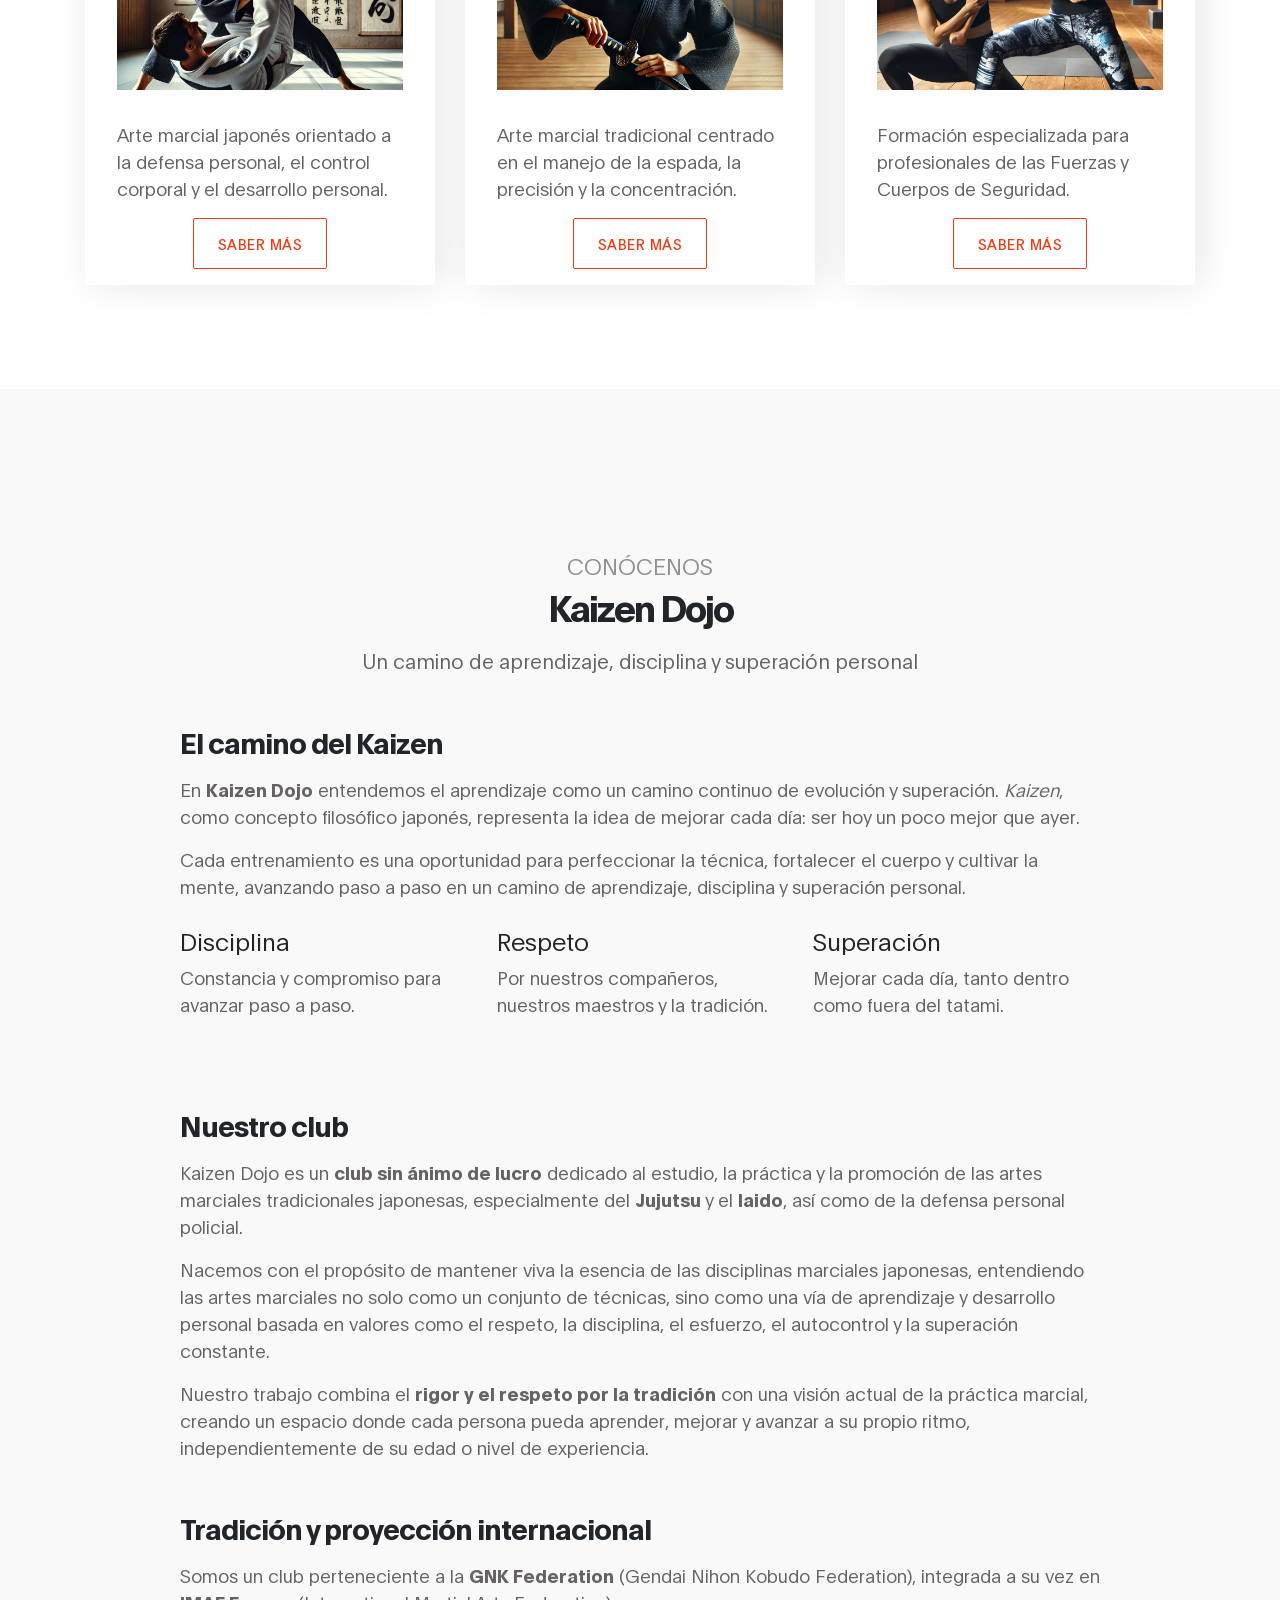
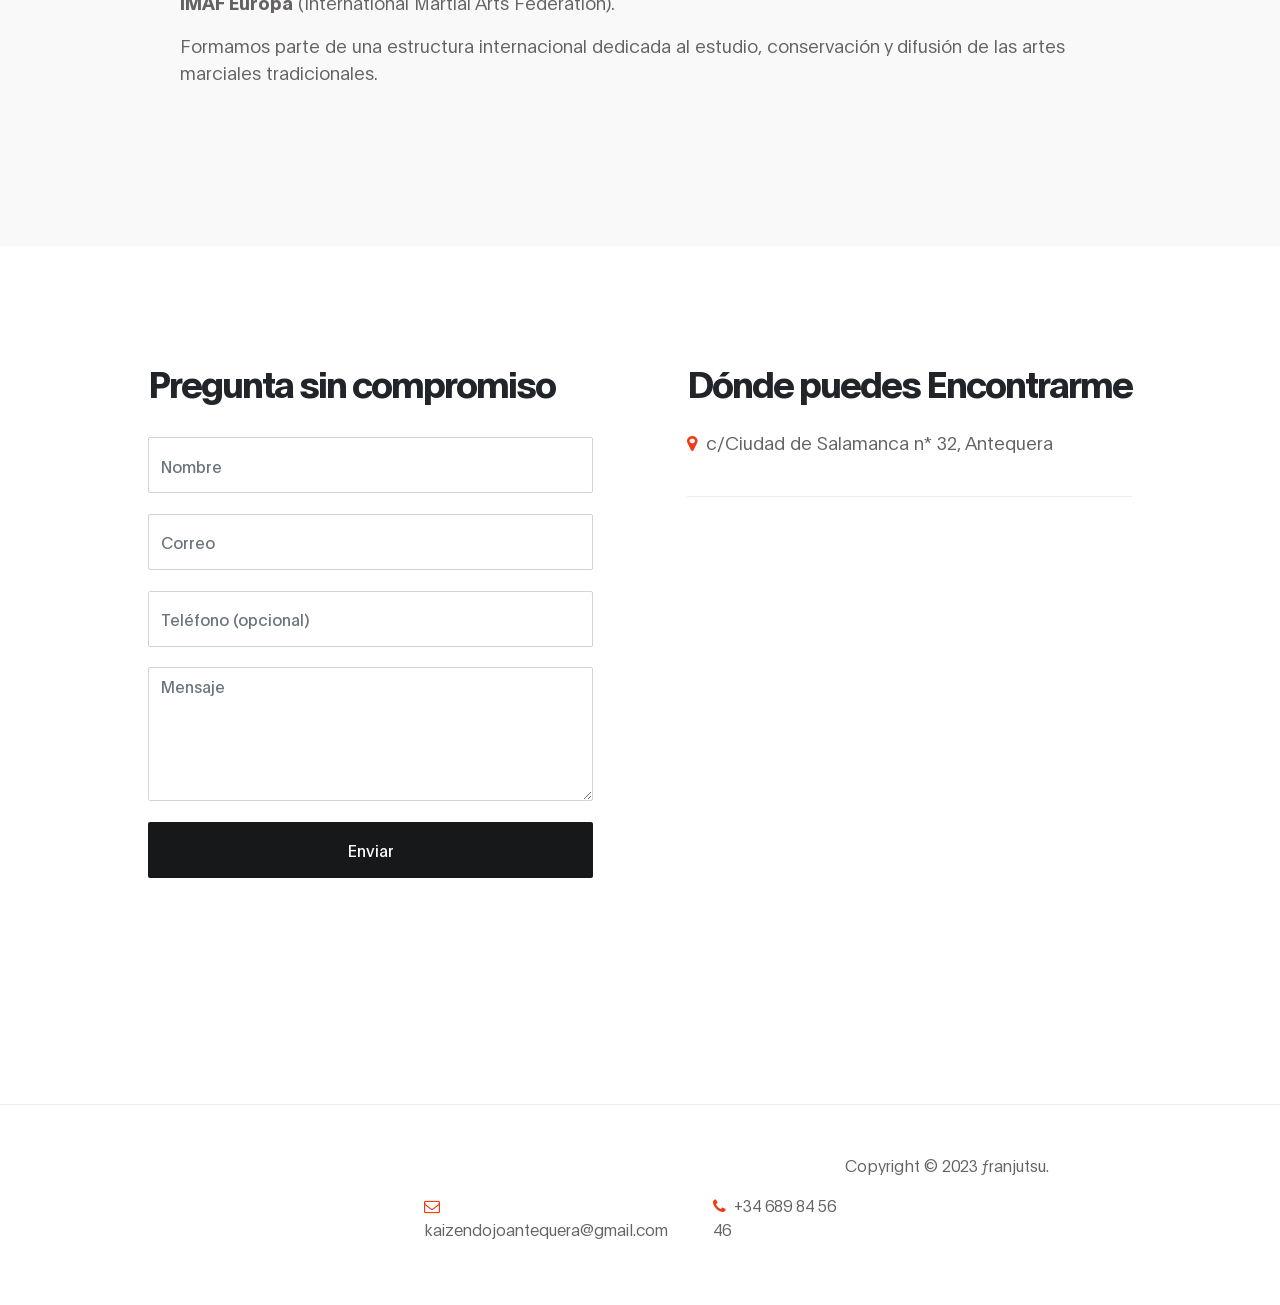
==== commit 9c4c1c6d: "Update index.html" ====
--- a/index.html
+++ b/index.html
@@ -4,7 +4,7 @@
 <head>
 
     <!-- FAVICON -->
-    <link rel="shortcut icon" href="images/favicon.ico" type="image/x-icon">
+    <link rel="shortcut icon" href="images/Favicon.ico" type="image/x-icon">
 
     <title>Kaizen Dojo</title>
 
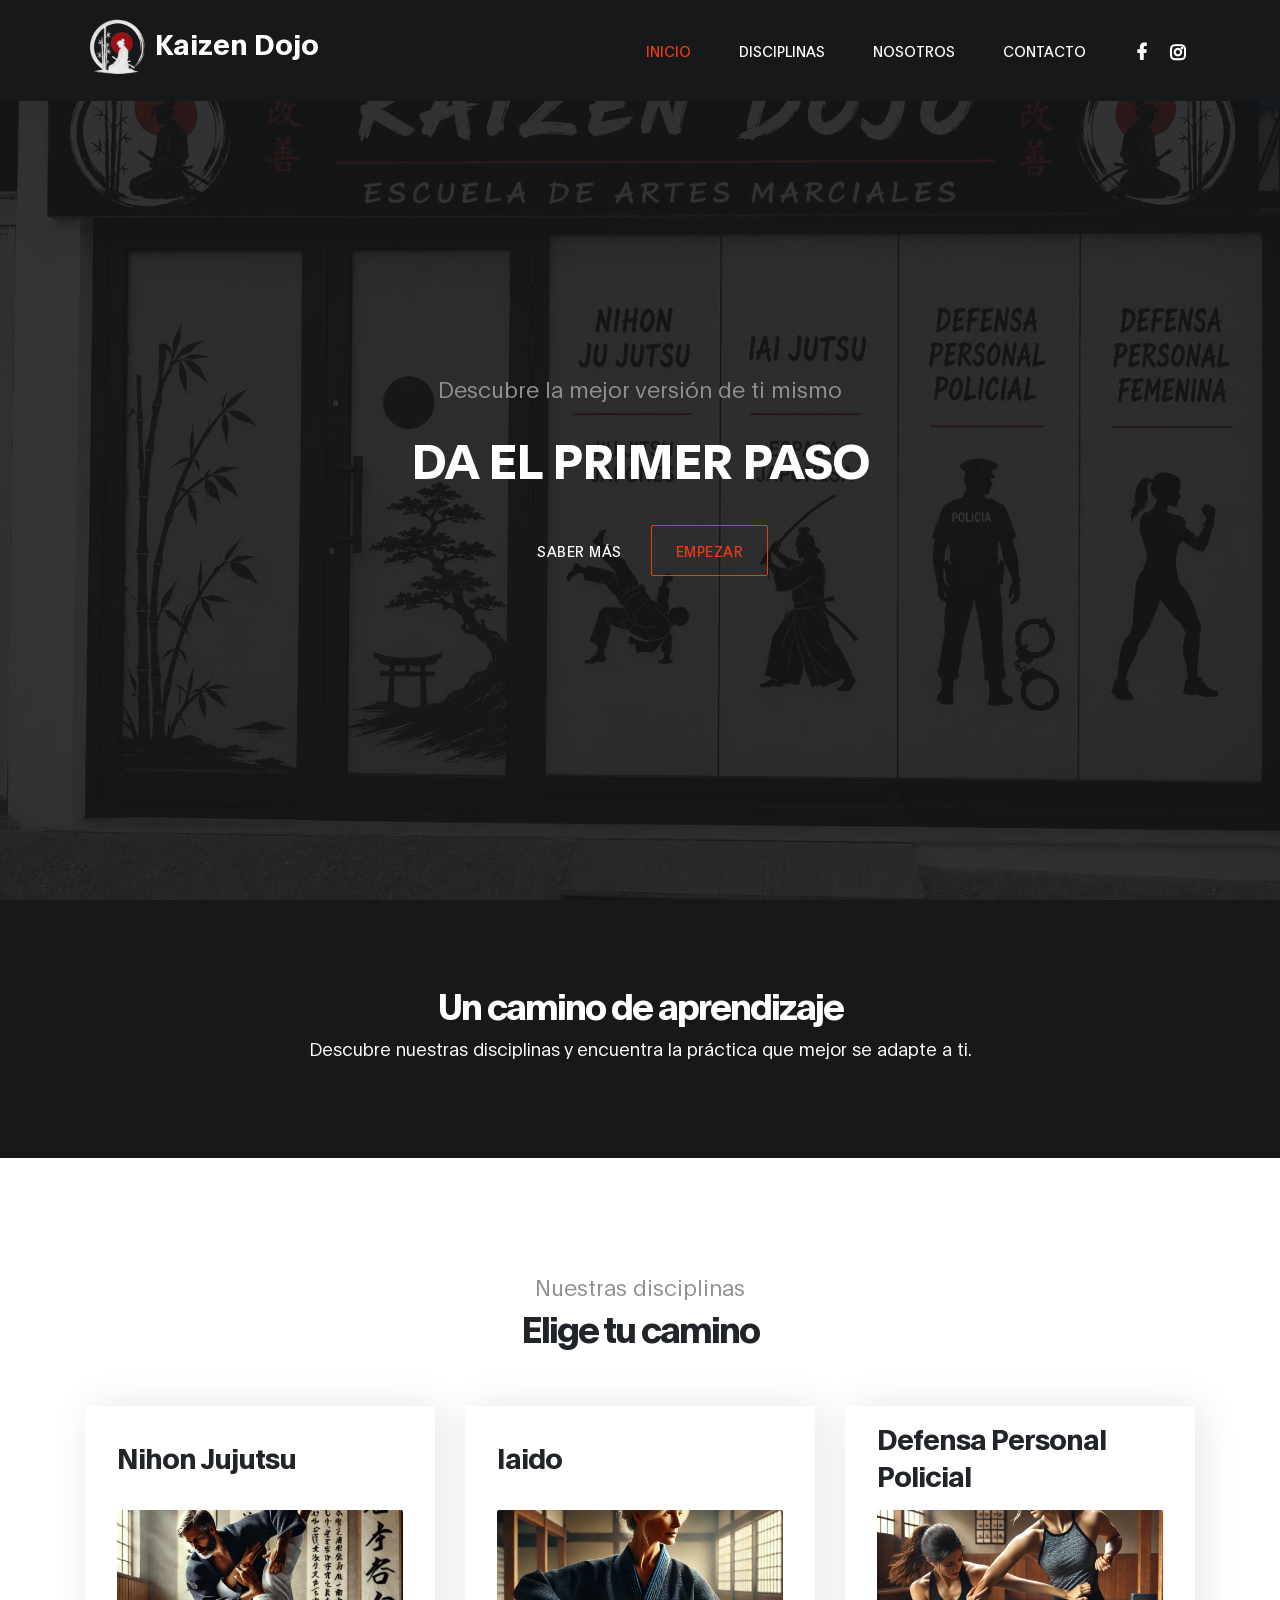
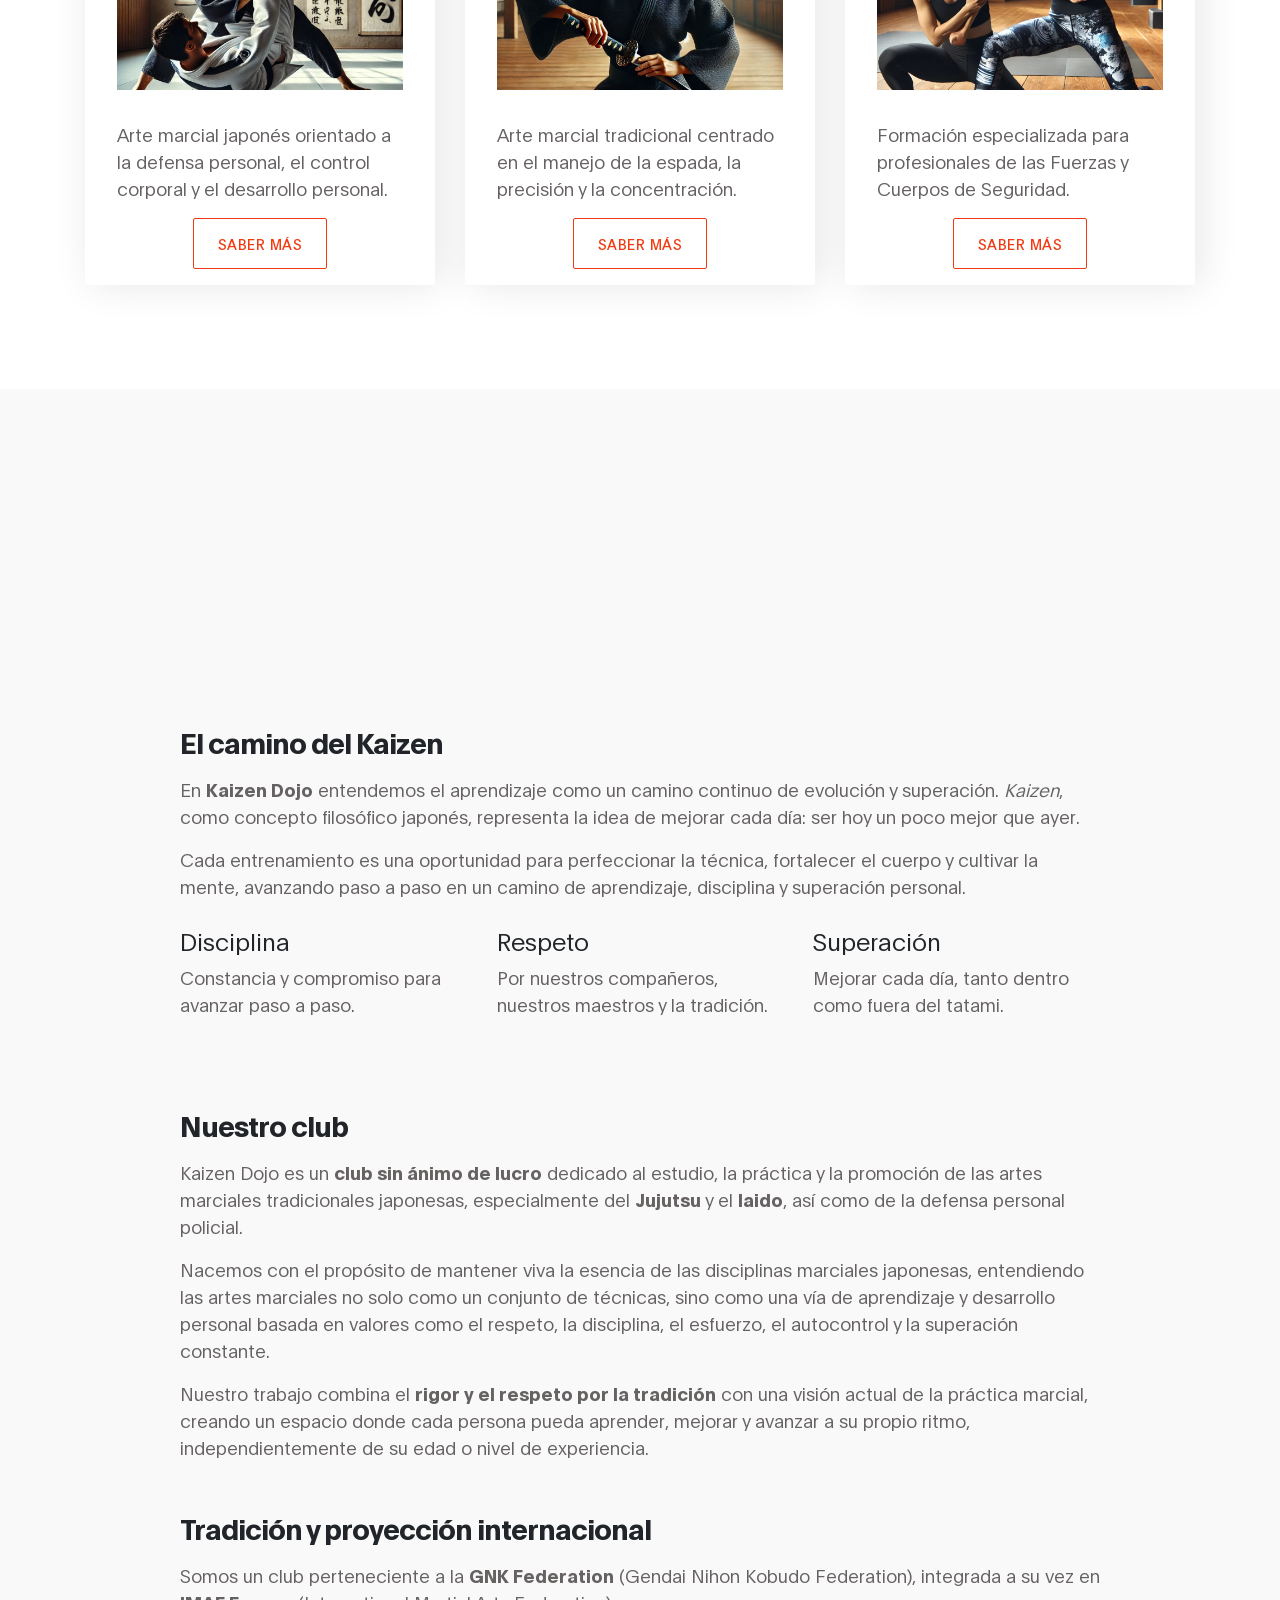
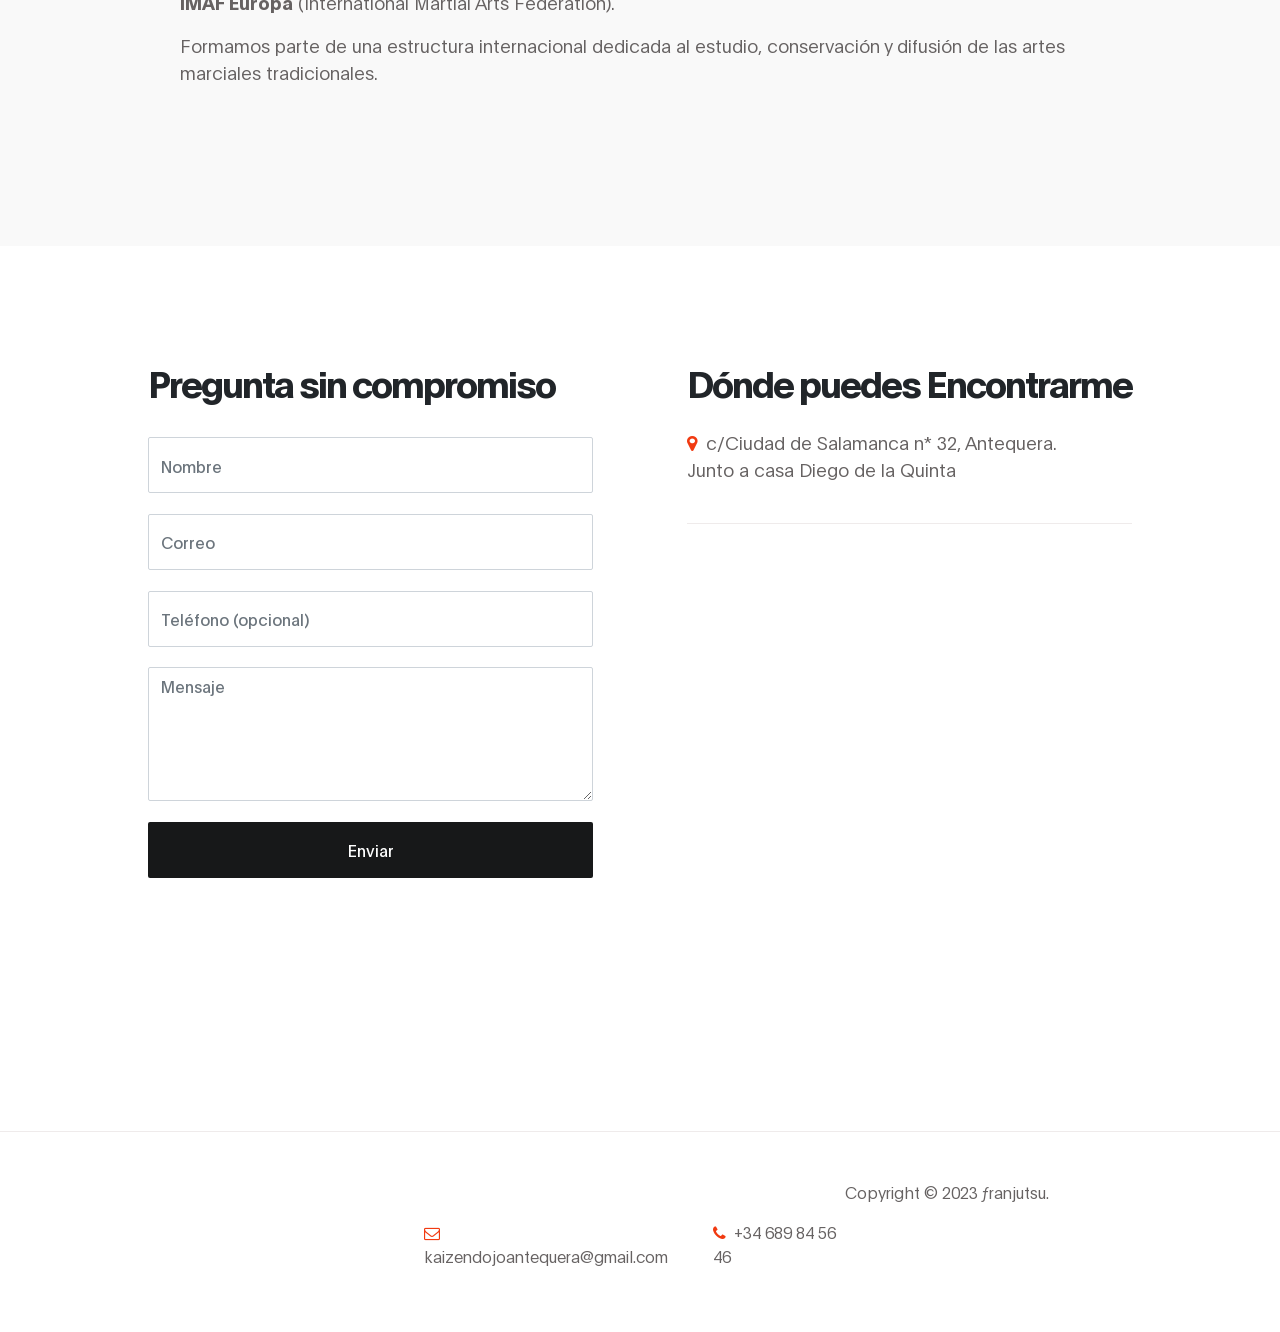
==== commit 8ad217cd: "Update index.html" ====
--- a/index.html
+++ b/index.html
@@ -848,7 +848,7 @@
                 <div class="mx-auto mt-4 mt-lg-0 mt-md-0 col-lg-5 col-md-6 col-12">
                         <h2 class="mb-4" data-aos="fade-up" data-aos-delay="600">Dónde puedes <span>Encontrarme</span></h2>
 
-                        <p data-aos="fade-up" data-aos-delay="800"><i class="fa fa-map-marker mr-1"></i>   c/Ciudad de Salamanca n* 32, Antequera</p>
+                        <p data-aos="fade-up" data-aos-delay="800"><i class="fa fa-map-marker mr-1"></i>   c/Ciudad de Salamanca n* 32, Antequera. Junto a casa Diego de la Quinta</p>
 <!-- How to change your own map point
 	1. Go to Google Maps
 	2. Click on your location point
@@ -857,8 +857,7 @@
 -->
                        
 <div class="google-map" data-aos="fade-up" data-aos-delay="900">
-    <iframe src="https://www.google.com/maps/embed?pb=!1m14!1m12!1m3!1d1787.645220975732!2d-4.5562262039783885!3d37.02835852192893!2m3!1f0!2f0!3f0!3m2!1i1024!2i768!4f13.1!5e0!3m2!1ses!2ses!4v1790617381716!5m2!1ses!2ses" width="600" height="450" style="border:0;" allowfullscreen="" loading="lazy" referrerpolicy="strict-origin-when-cross-origin"></iframe>                
-               </div>
+    <iframe src="https://www.google.com/maps/embed?pb=!1m18!1m12!1m3!1d946.9831919824352!2d-4.556096603154429!3d37.027471555349!2m3!1f0!2f0!3f0!3m2!1i1024!2i768!4f13.1!3m3!1m2!1s0xd728f001685add9%3A0xb4a2a178115468e!2sKaizenDojo!5e0!3m2!1ses!2ses!4v1791989679093!5m2!1ses!2ses" width="600" height="450" style="border:0;" allowfullscreen="" loading="lazy" referrerpolicy="strict-origin-when-cross-origin"></iframe>           </div>
           </div>
 
 
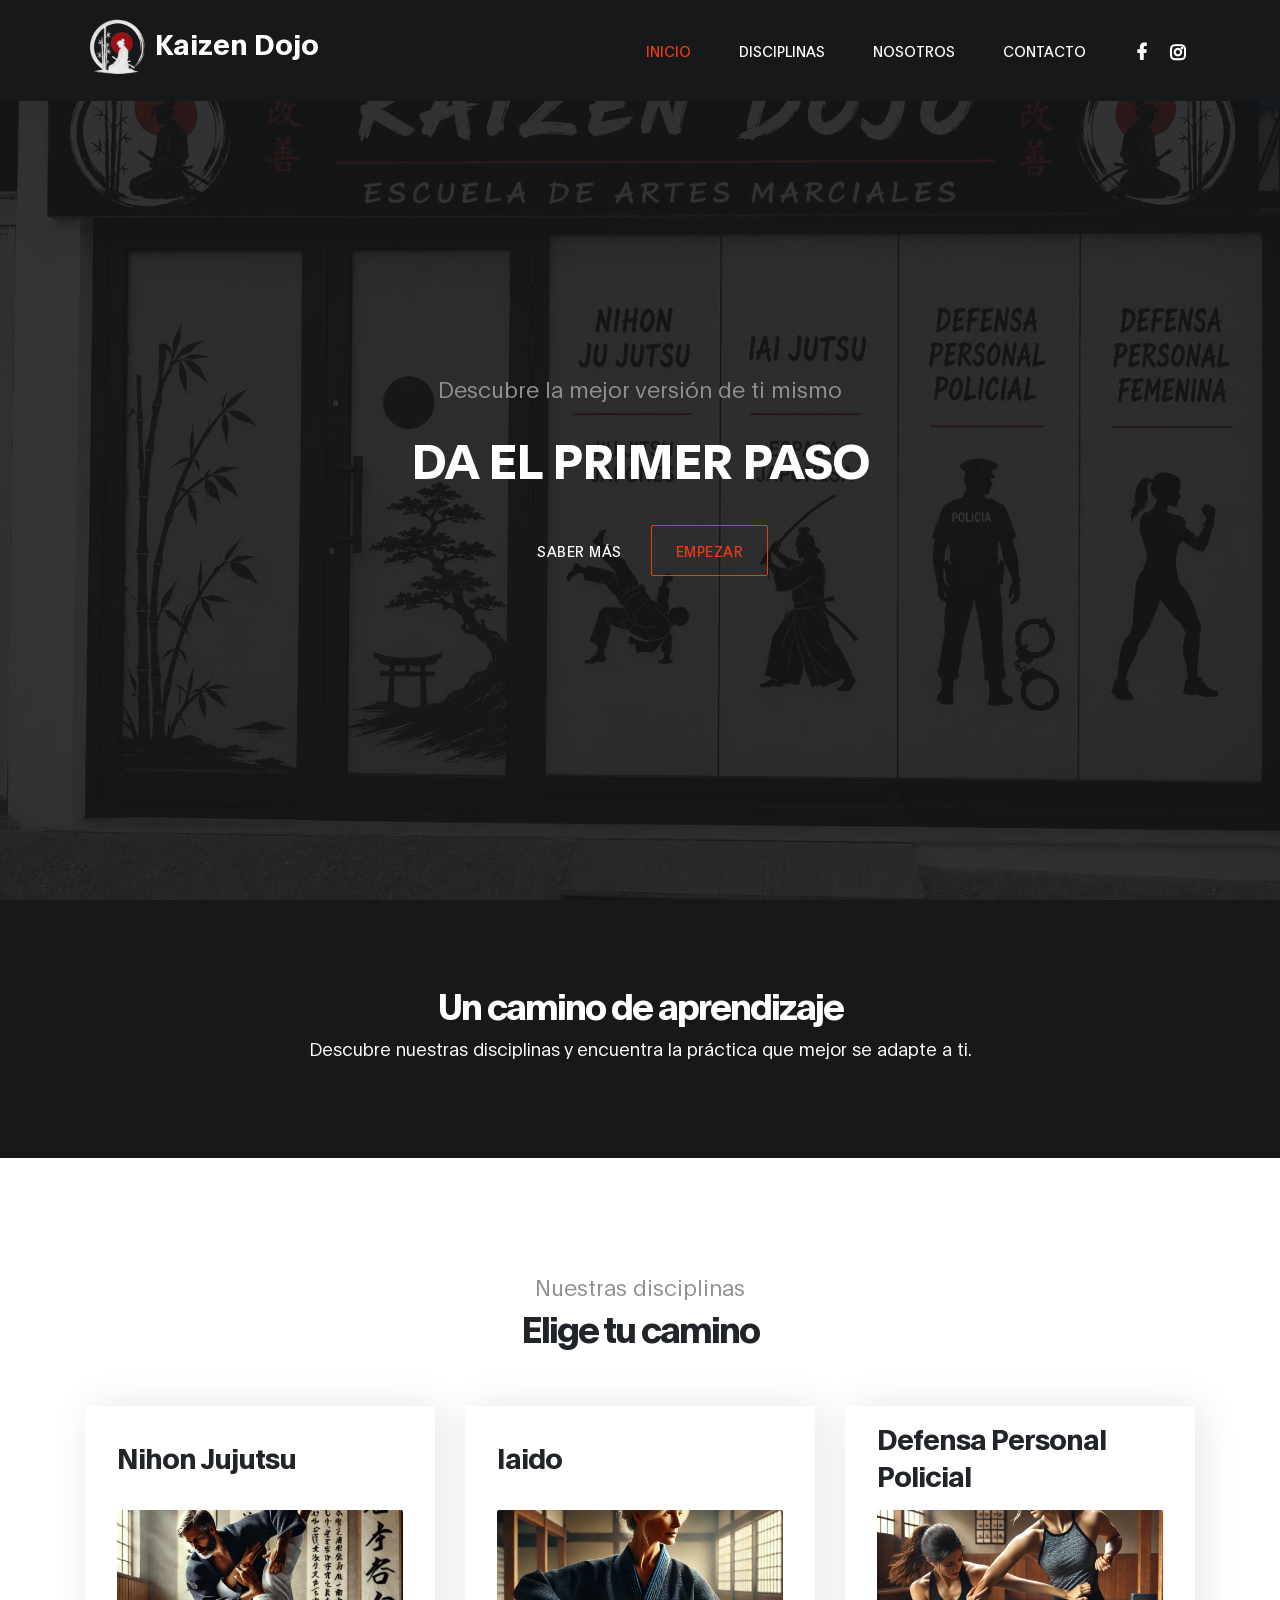
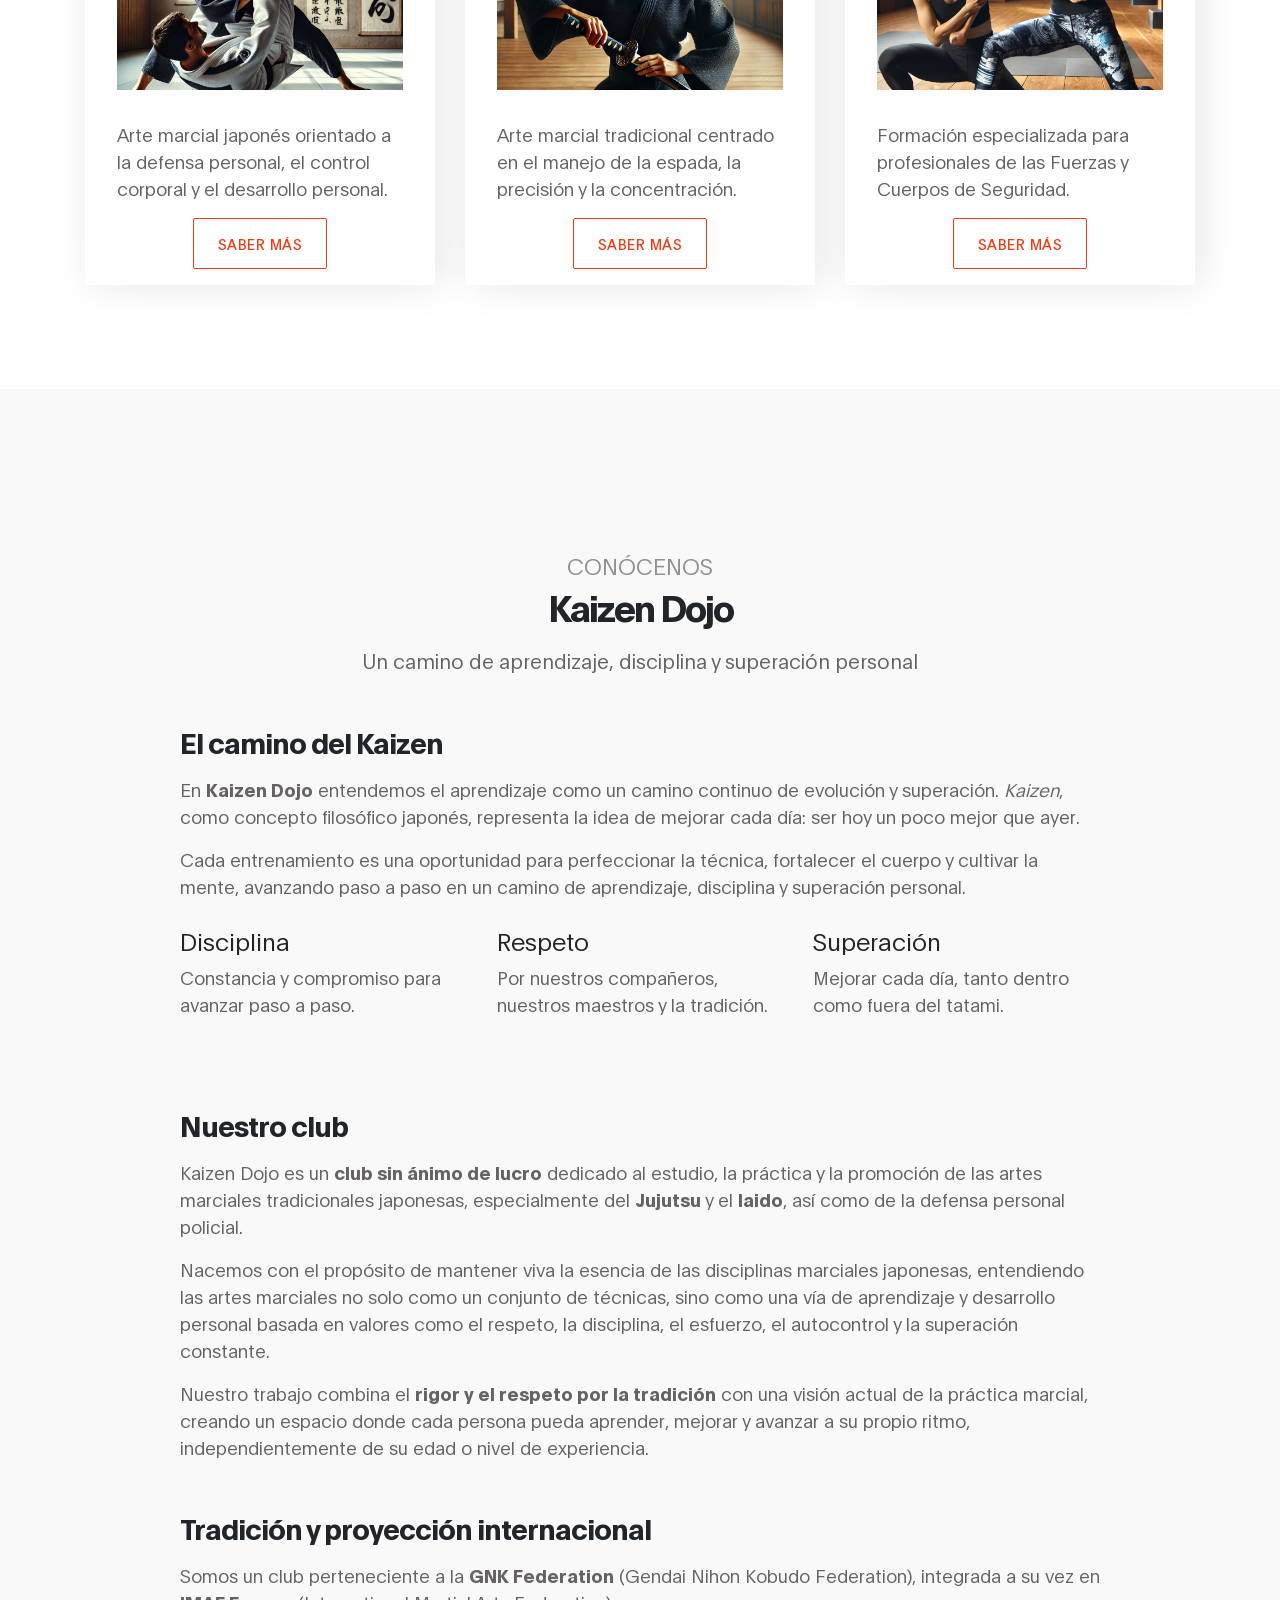
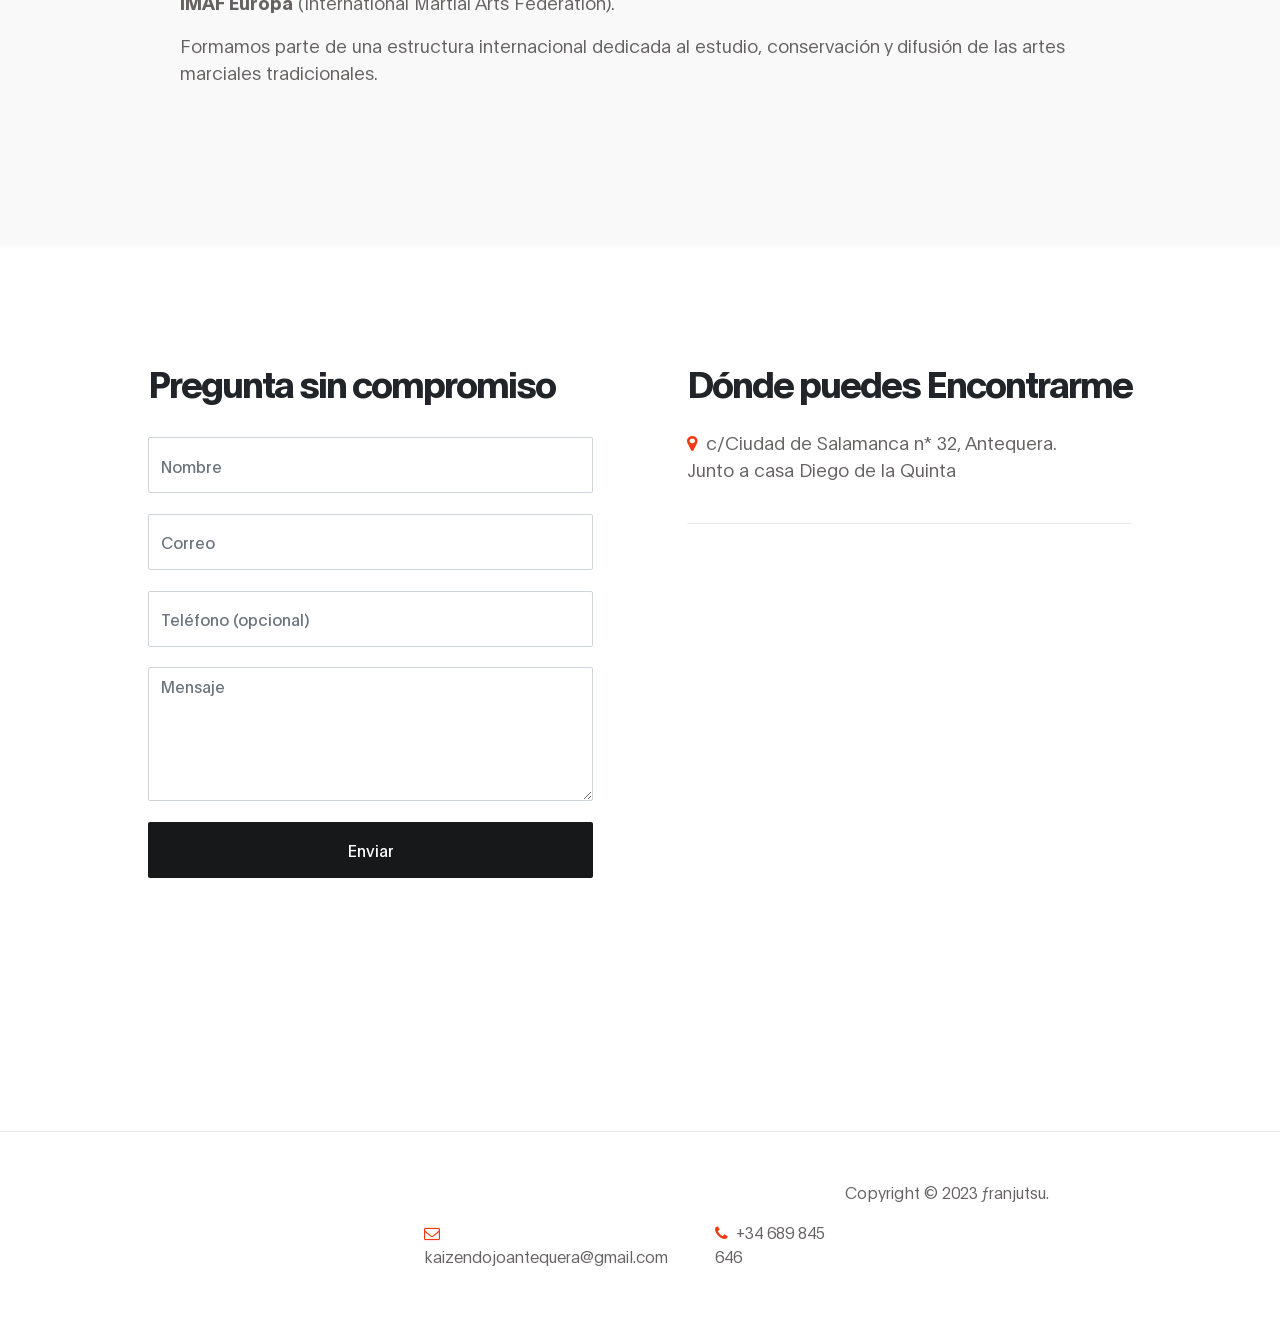
==== commit 42417c65: "Update index.html" ====
--- a/index.html
+++ b/index.html
@@ -895,8 +895,7 @@
                         <i class="fa fa-envelope-o mr-1"></i>
 
                         <a href="mailto:">
-
-                            kaizendojoantequera@gmail.com
+kaizendojoantequera@gmail.com
 
                         </a>
 
@@ -906,8 +905,7 @@
                     <p>
 
                         <i class="fa fa-phone mr-1"></i>
-
-                        +34 689 84 56 46
++34 689 845 646
 
                     </p>
 
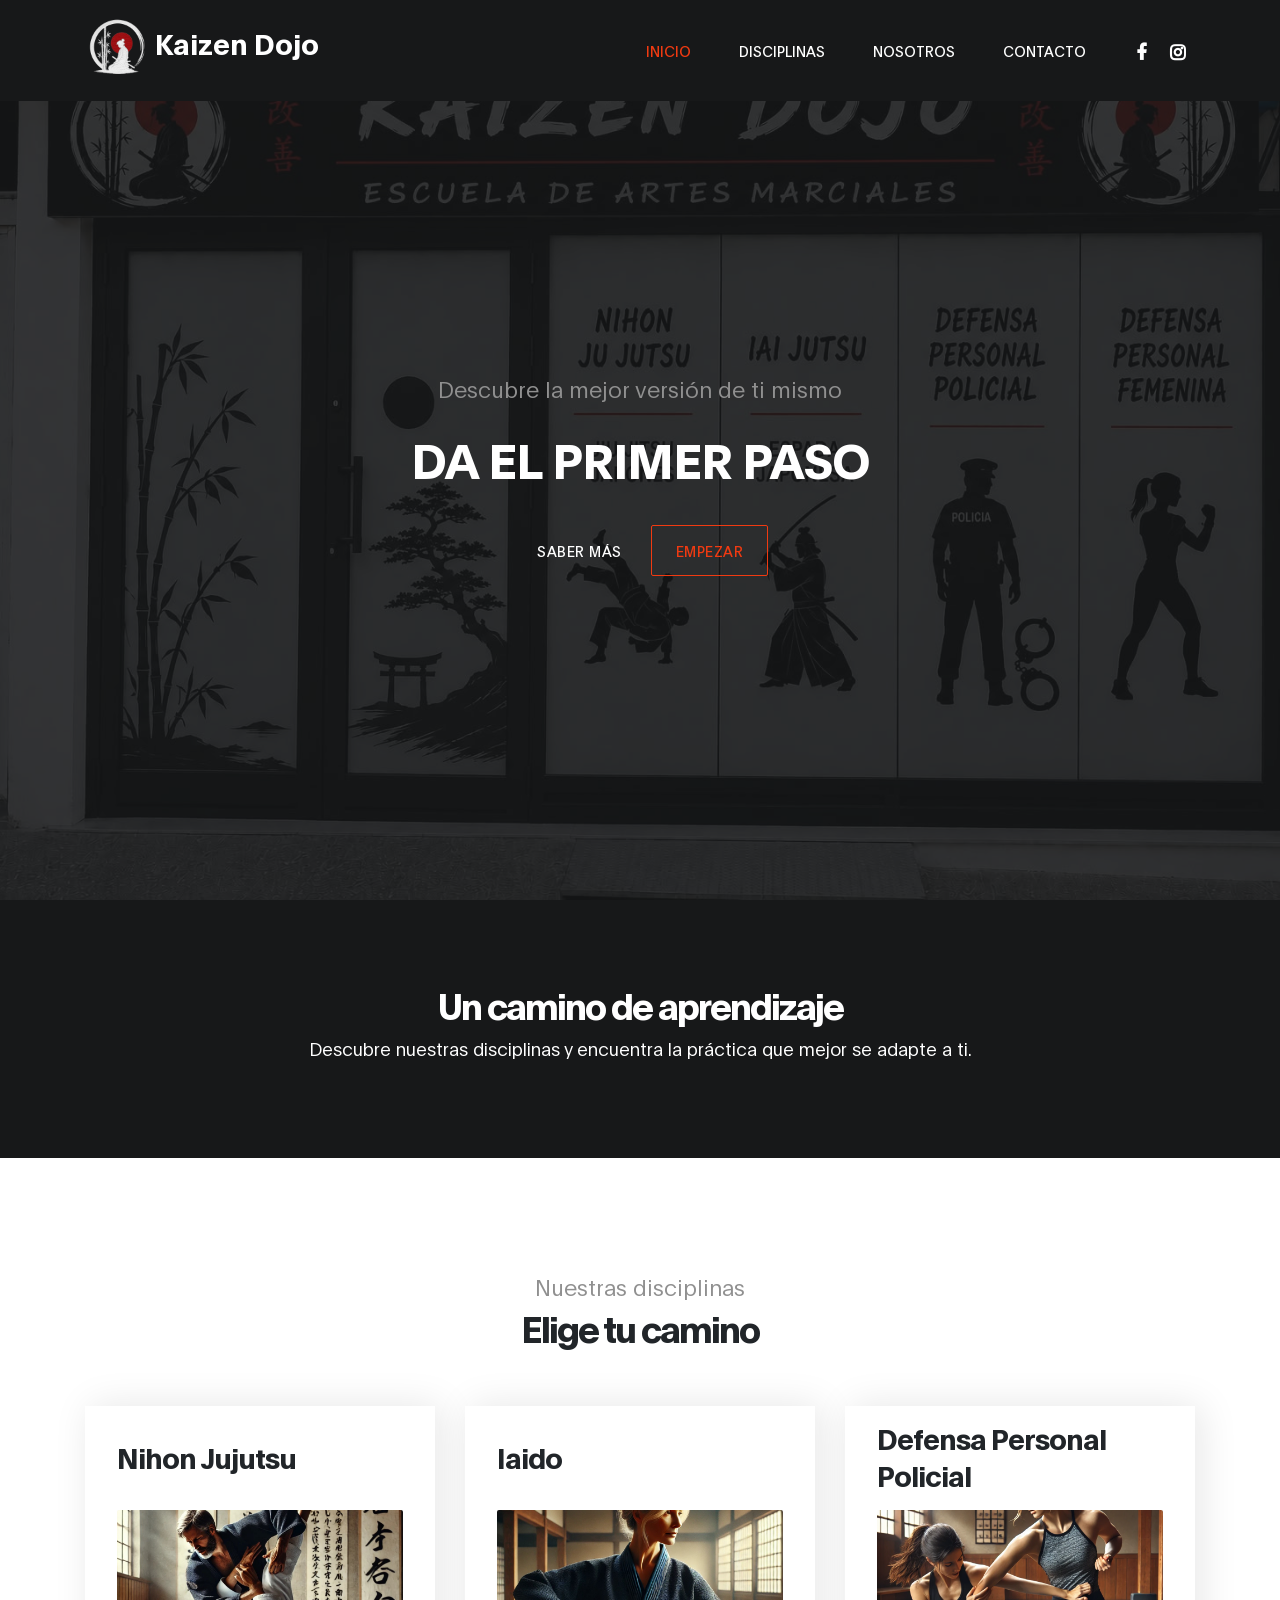
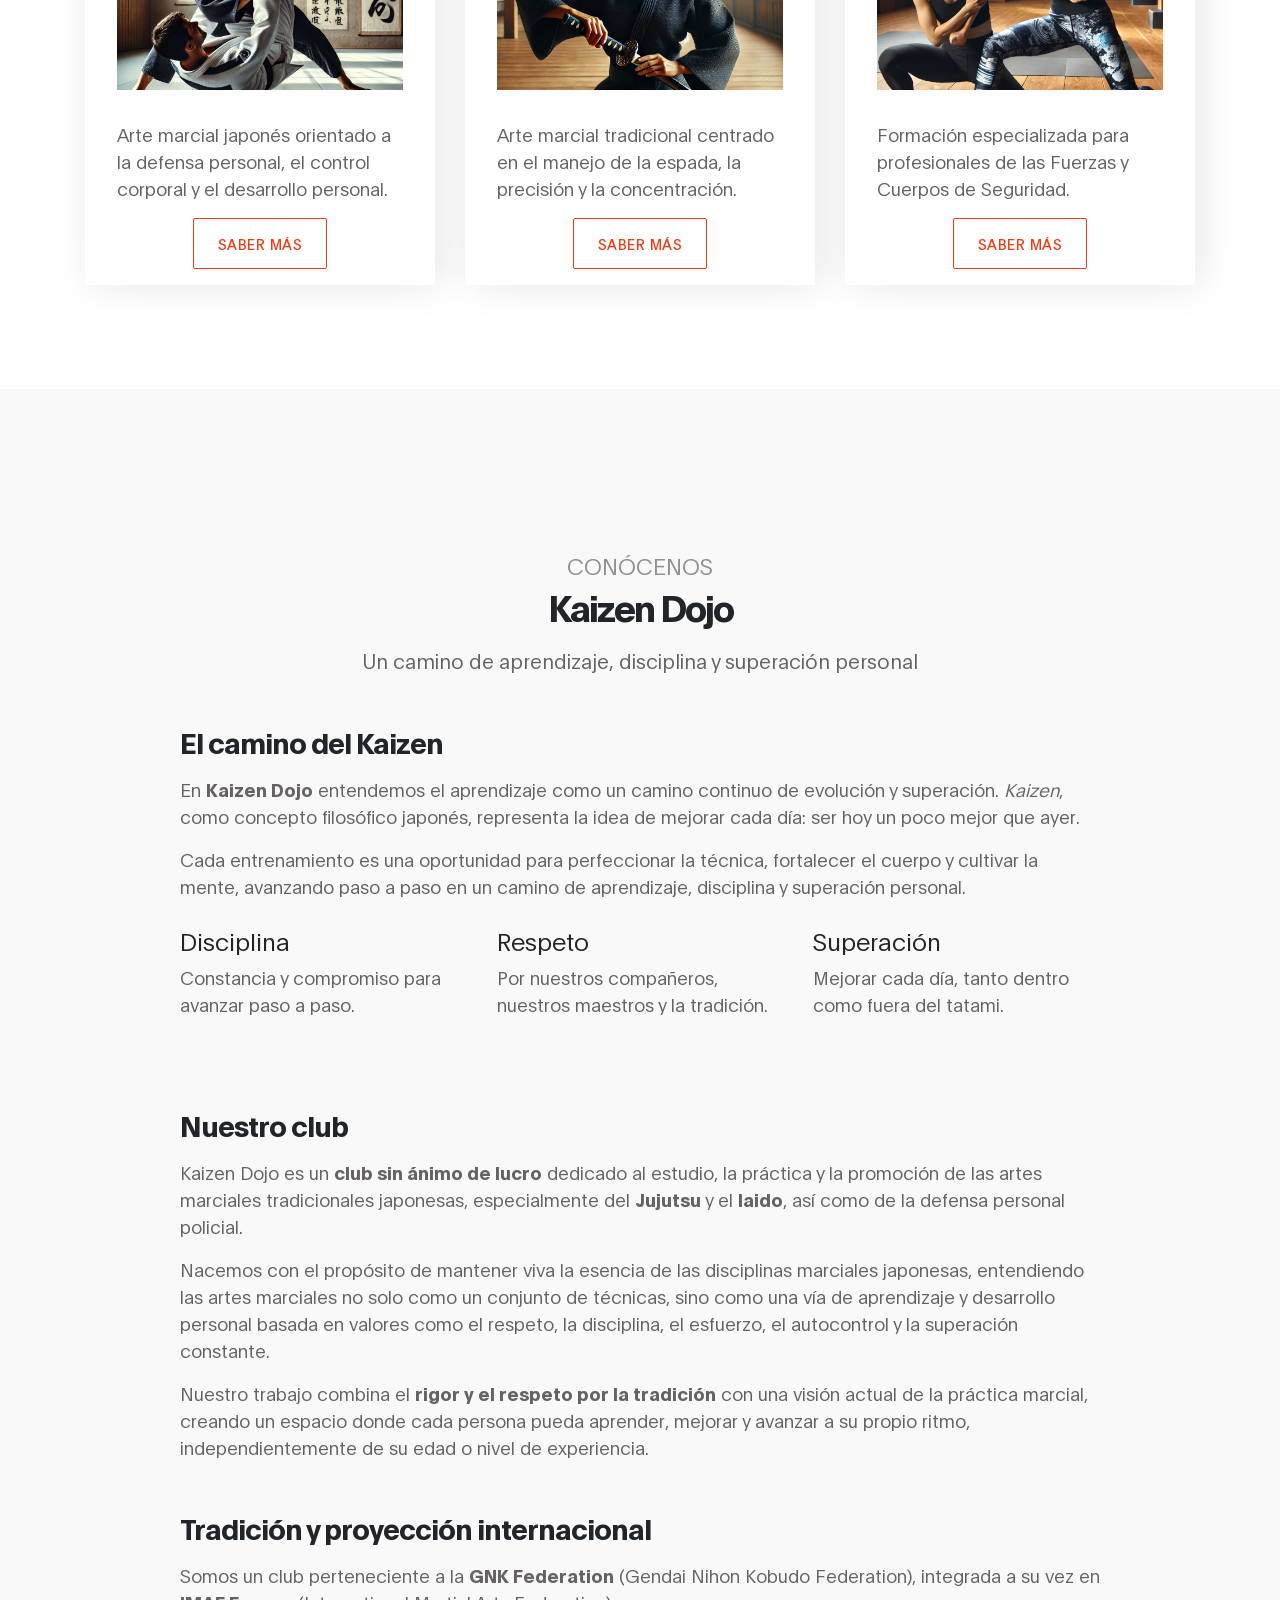
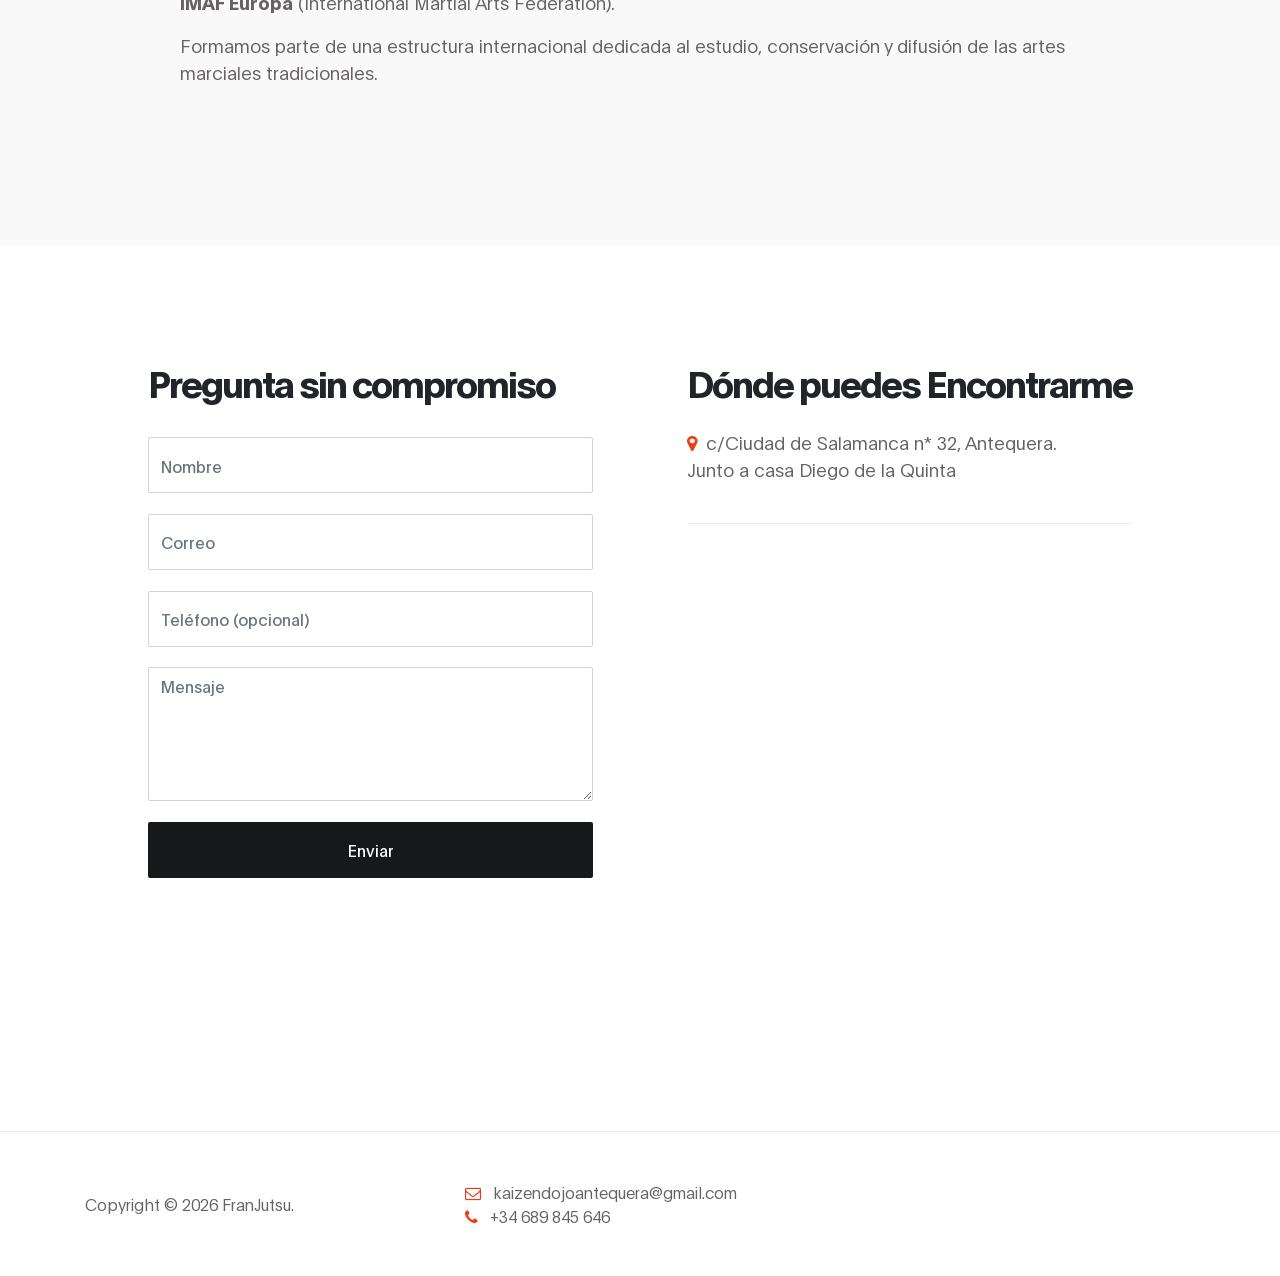
==== commit 8b87890a: "Update index.html" ====
--- a/index.html
+++ b/index.html
@@ -873,51 +873,43 @@
     <!-- FOOTER -->
     <!-- ===================================================== -->
 
-    <footer class="site-footer">
-
-        <div class="container">
-
-            <div class="row">
-
-
-               <div class="ml-auto col-lg-4 col-md-5">
-                        <p class="copyright-text">Copyright &copy; 2023 ƒranjutsu.
-                                                </p>
-                    </div>
+<footer class="site-footer">
+    <div class="container">
+        <div class="row align-items-center">
+
+            <!-- Copyright -->
+            <div class="col-lg-4 col-md-12 text-center text-lg-left mb-3 mb-lg-0">
+                <p class="copyright-text mb-0">
+                    Copyright &copy; 2026 FranJutsu.
+                </p>
+            </div>
+
+            <!-- Contacto -->
+            <div class="col-lg-8 col-md-12">
+                <div class="footer-contact">
+
+                    <!-- Correo -->
+                    <p class="mb-2 mb-md-0">
+                        <i class="fa fa-envelope-o mr-2"></i>
+                        <a href="mailto:kaizendojoantequera@gmail.com">
+                            kaizendojoantequera@gmail.com
+                        </a>
+                    </p>
+
+                    <!-- Teléfono -->
+                    <p class="mb-0">
+                        <i class="fa fa-phone mr-2"></i>
+                        <a href="tel:+34689845646">
+                            +34 689 845 646
+                        </a>
+                    </p>
+
                 </div>
-
-
-                <div class="d-flex justify-content-center mx-auto col-lg-5 col-md-7 col-12">
-
-
-                    <p class="mr-4">
-
-                        <i class="fa fa-envelope-o mr-1"></i>
-
-                        <a href="mailto:">
-kaizendojoantequera@gmail.com
-
-                        </a>
-
-                    </p>
-
-
-                    <p>
-
-                        <i class="fa fa-phone mr-1"></i>
-+34 689 845 646
-
-                    </p>
-
-
-                </div>
-
-
             </div>
 
         </div>
-
-    </footer>
+    </div>
+</footer>
 
 
 
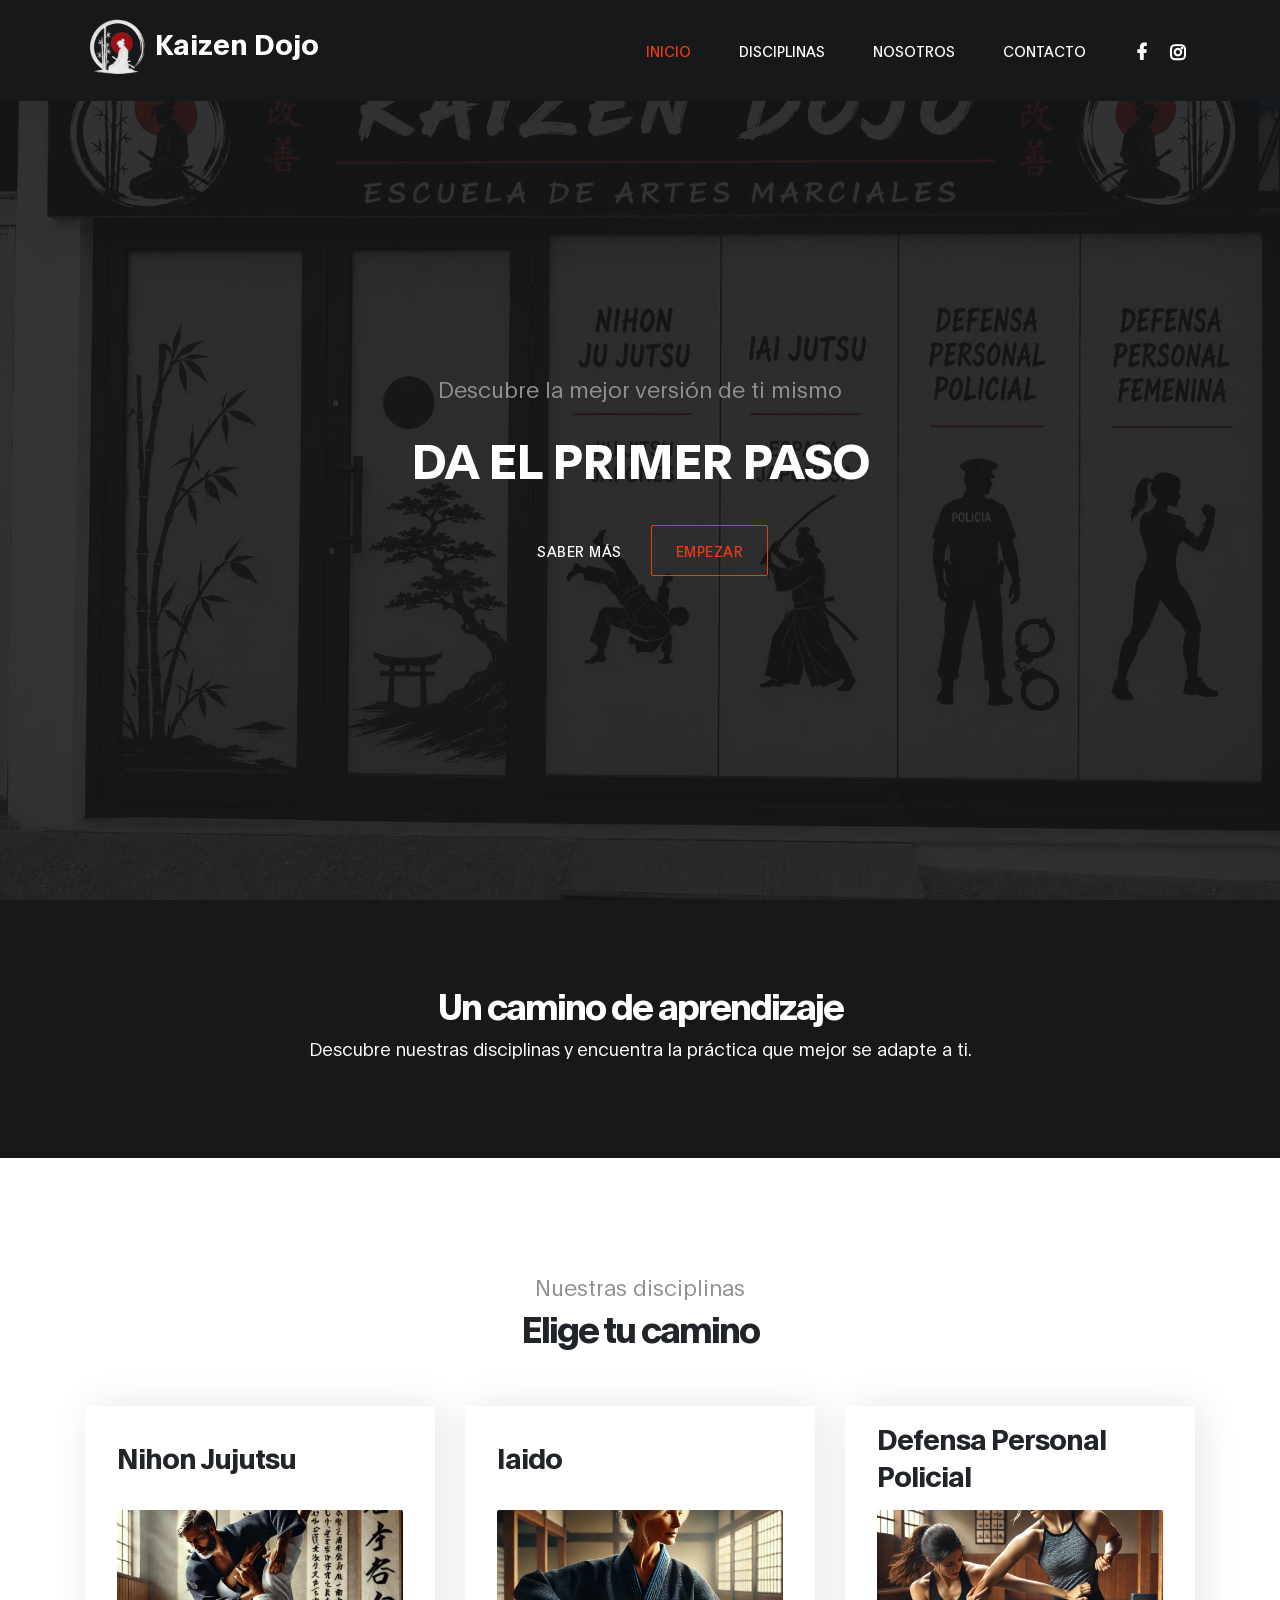
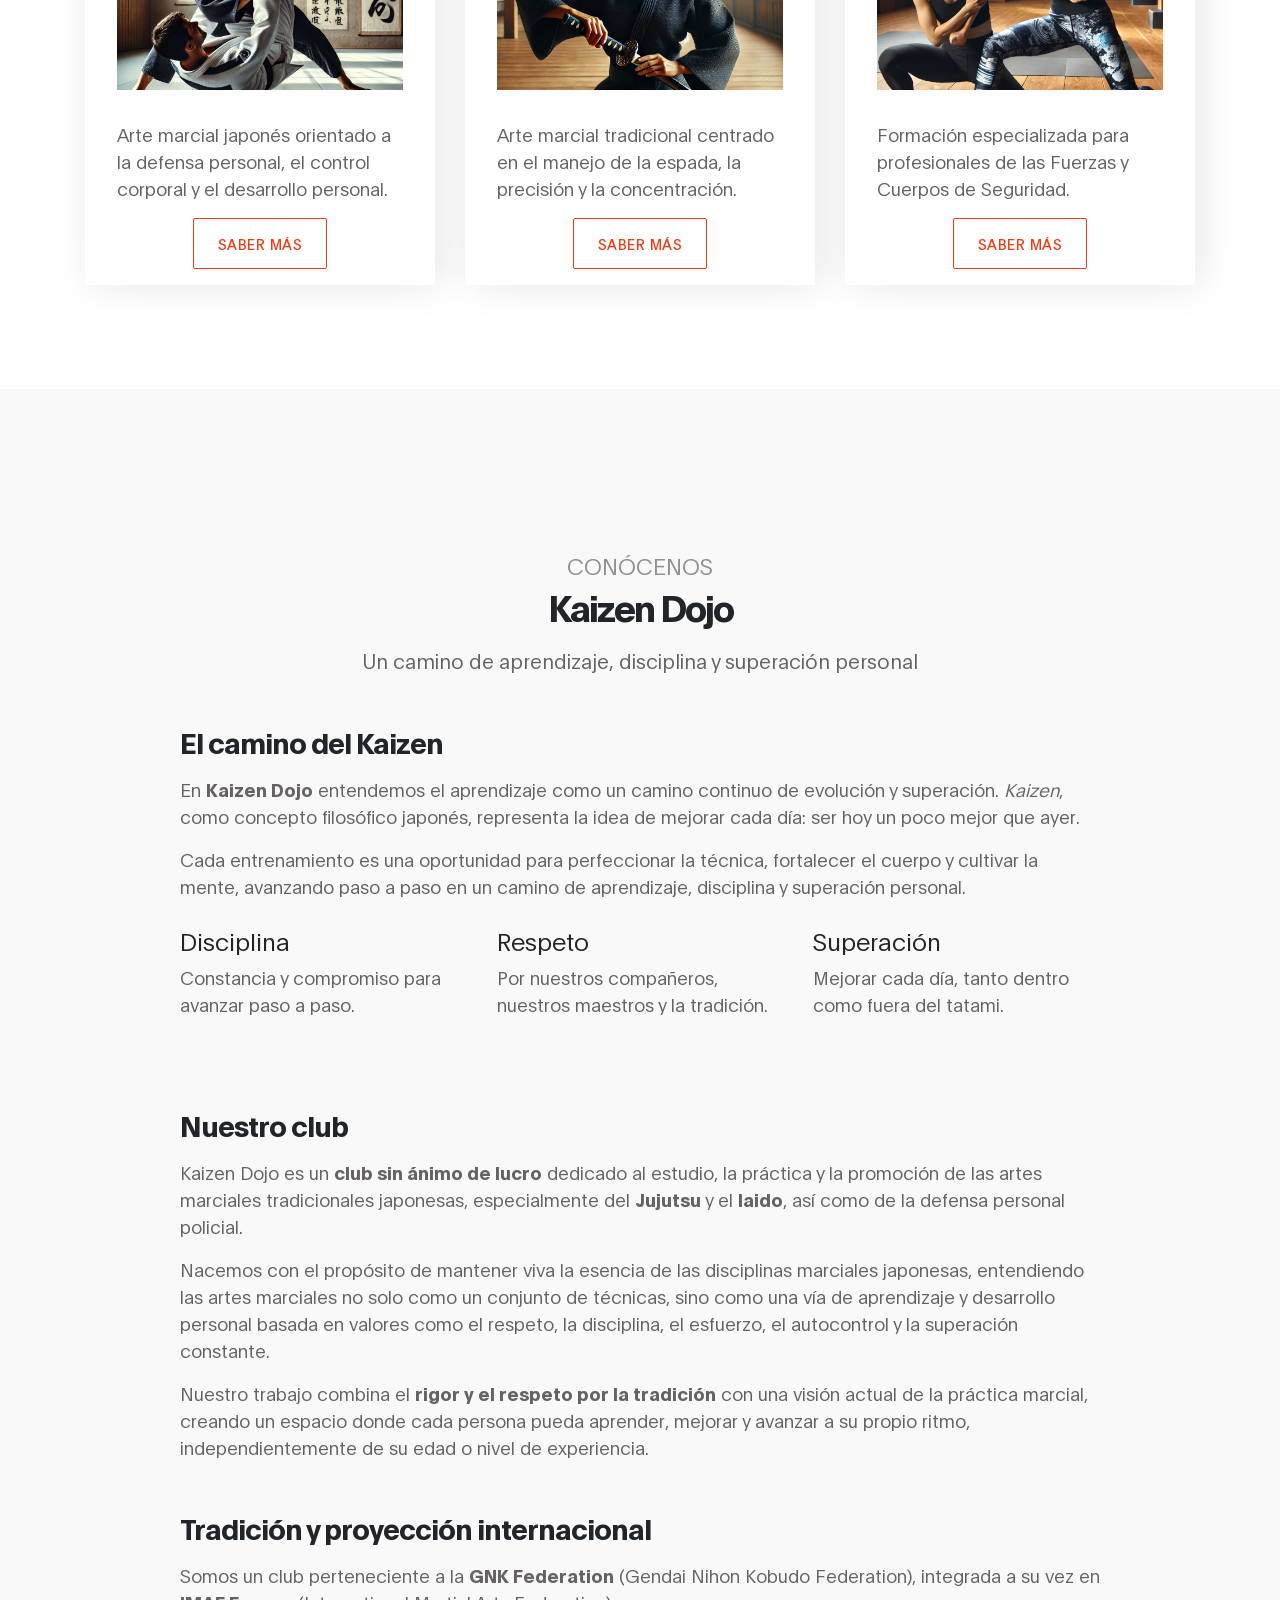
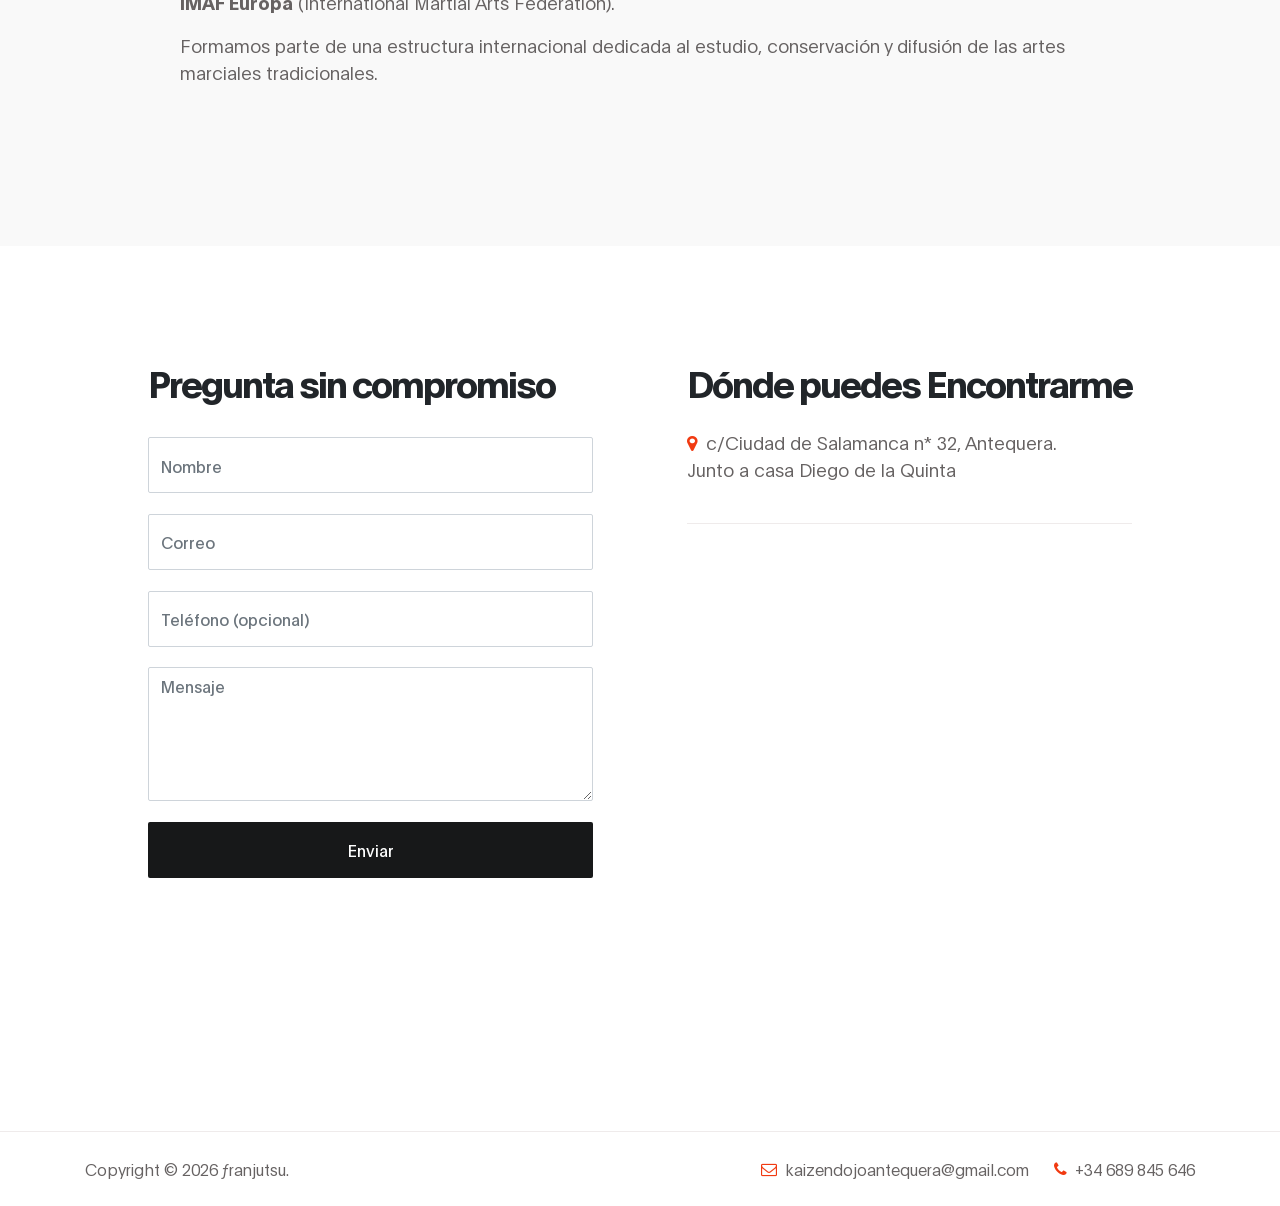
==== commit 708a87e9: "Update index.html" ====
--- a/index.html
+++ b/index.html
@@ -880,7 +880,7 @@
             <!-- Copyright -->
             <div class="col-lg-4 col-md-12 text-center text-lg-left mb-3 mb-lg-0">
                 <p class="copyright-text mb-0">
-                    Copyright &copy; 2026 FranJutsu.
+                    Copyright &copy; 2026 ƒranjutsu.
                 </p>
             </div>
 
--- a/css/tooplate-gymso-style.css
+++ b/css/tooplate-gymso-style.css
@@ -1,10 +1,3 @@
-/*
-
-Tooplate 2119 Gymso Fitness
-
-https://www.tooplate.com/view/2119-gymso-fitness
-
-*/
 
   @font-face {
       font-family: 'Plain';
@@ -754,3 +747,65 @@
       display: block;
     }
   }
+
+/* Pie de página */
+.site-footer {
+    padding: 25px 0;
+    width: 100%;
+}
+
+.site-footer .row {
+    display: flex;
+    align-items: center;
+}
+
+/* Bloque de contacto */
+.footer-contact {
+    display: flex;
+    justify-content: flex-end;
+    align-items: center;
+    flex-wrap: wrap;
+    gap: 10px 25px;
+}
+
+.footer-contact p {
+    display: flex;
+    align-items: center;
+    margin: 0;
+    white-space: nowrap;
+}
+
+.footer-contact a {
+    color: inherit;
+    text-decoration: none;
+    overflow-wrap: anywhere;
+}
+
+.footer-contact a:hover {
+    text-decoration: underline;
+}
+
+/* Móviles y pantallas pequeñas */
+@media (max-width: 767px) {
+    .site-footer .row {
+        flex-direction: column;
+    }
+
+    .footer-contact {
+        flex-direction: column;
+        justify-content: center;
+        align-items: center;
+        gap: 12px;
+    }
+
+    .footer-contact p {
+        max-width: 100%;
+        white-space: normal;
+        overflow-wrap: anywhere;
+        text-align: center;
+    }
+
+    .copyright-text {
+        text-align: center;
+    }
+}
